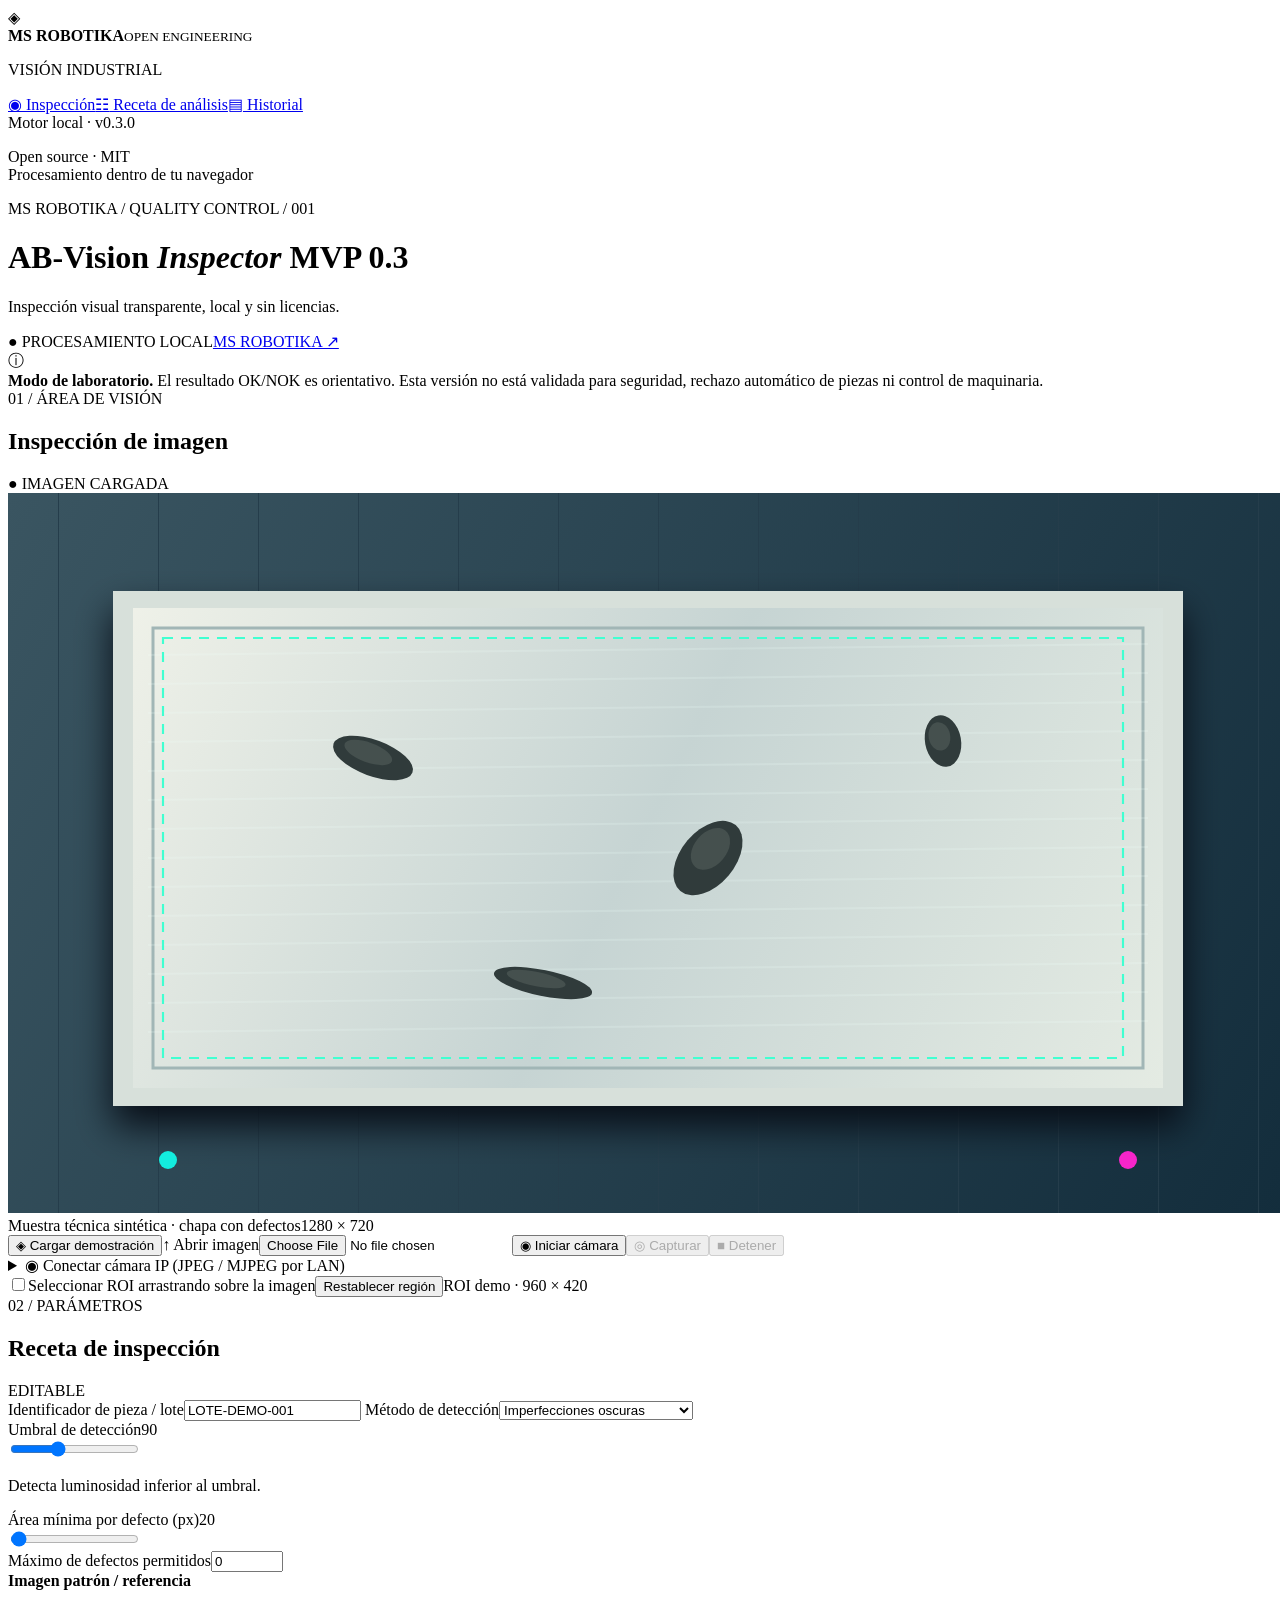
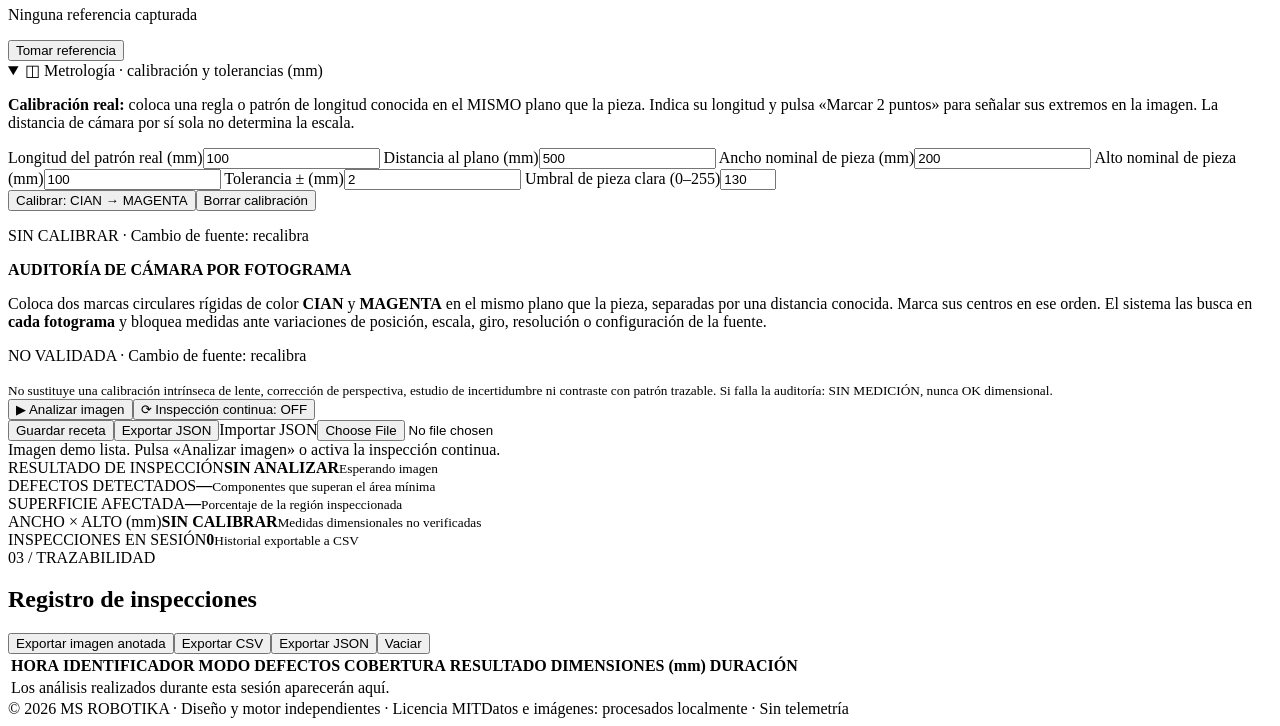
==== index.html @ b67d66a6 "feat(vision): publish original editable source index.html" ====
<!doctype html>
<html lang="es"><head><meta charset="UTF-8"><meta name="viewport" content="width=device-width,initial-scale=1">
<meta name="description" content="AB-Vision Inspector: inspección visual industrial abierta, local y gratuita. MS ROBOTIKA.">
<title>AB-Vision Inspector — MS ROBOTIKA</title><link rel="icon" href="/favicon.svg"><link rel="stylesheet" href="/src/style.css">
</head>
<body>
<div class="shell">
<aside class="side">
  <div class="logo"><span class="logo-icon">◈</span><div><strong>MS ROBOTIKA</strong><small>OPEN ENGINEERING</small></div></div>
  <p class="side-caption">VISIÓN INDUSTRIAL</p>
  <nav><a href="#vision" class="active"><span>◉</span> Inspección</a><a href="#config"><span>☷</span> Receta de análisis</a><a href="#history"><span>▤</span> Historial</a></nav>
  <div class="side-bottom"><span class="online-indicator"></span> Motor local · v0.3.0<p>Open source · MIT<br>Procesamiento dentro de tu navegador</p></div>
</aside>
<main>
<header class="topbar"><div><span class="breadcrumb">MS ROBOTIKA / QUALITY CONTROL / 001</span><h1>AB-Vision <em>Inspector</em> <span class="version">MVP 0.3</span></h1><p class="lead">Inspección visual transparente, local y sin licencias.</p></div><div class="top-actions"><span class="privacy">● PROCESAMIENTO LOCAL</span><a class="ghost documentation" href="https://github.com/msrobotika" target="_blank" rel="noopener">MS ROBOTIKA ↗</a></div></header>
<div class="notice-rail"><span class="notice-icon">ⓘ</span><div><strong>Modo de laboratorio.</strong> El resultado OK/NOK es orientativo. Esta versión no está validada para seguridad, rechazo automático de piezas ni control de maquinaria.</div></div>
<div class="main-grid">
<section class="work-card" id="vision"><div class="card-head"><div><span class="overline">01 / ÁREA DE VISIÓN</span><h2>Inspección de imagen</h2></div><span class="live-status" id="feed-status">● SIN FUENTE</span></div>
  <div class="viewer"><canvas id="overlay" width="1280" height="720" aria-label="Área de inspección: arrastra para seleccionar región de interés"></canvas><video id="camera-video" autoplay muted playsinline hidden></video><div class="viewer-status"><span id="source-label">Imagen de demostración</span><span id="image-size">1280 × 720</span></div><div class="viewer-corner tl"></div><div class="viewer-corner tr"></div><div class="viewer-corner bl"></div><div class="viewer-corner br"></div></div>
  <div class="tool-bar"><button id="demo" class="primary">◈ Cargar demostración</button><label class="button file-button">↑ Abrir imagen<input id="image-file" type="file" accept="image/png,image/jpeg,image/webp,image/bmp"></label><button id="camera-start">◉ Iniciar cámara</button><button id="capture" disabled>◎ Capturar</button><button id="camera-stop" disabled>■ Detener</button></div>

  <div class="connect-panels">
  <details class="connection-box" id="ip-camera-panel"><summary>◉ Conectar cámara IP (JPEG / MJPEG por LAN)</summary>
  <div class="connection-grid">
    <label>IPv4 privada de la cámara<input id="ip-address" inputmode="decimal" placeholder="192.168.1.50" autocomplete="off"></label>
    <label>Protocolo<select id="ip-protocol"><option value="http">HTTP</option><option value="https">HTTPS certificado válido</option></select></label>
    <label>Puerto HTTP(S)<input id="ip-port" type="number" min="1" max="65535" value="80"></label>
    <label>Ruta del snapshot JPEG o MJPEG<input id="ip-path" value="/snapshot.jpg" placeholder="/snapshot.jpg o /video.mjpg"></label>
    <label>Usuario (si usa Basic)<input id="ip-user" maxlength="128" autocomplete="off"></label>
    <label>Contraseña (no se guarda)<input id="ip-password" type="password" maxlength="256" autocomplete="off"></label>
  </div>
  <label class="check"><input id="ip-approved" type="checkbox">Autorizo expresamente conectarme a esta cámara de mi red privada.</label>
  <div class="ip-actions"><button id="ip-connect" type="button">Conectar y captar</button><button id="ip-disconnect" type="button" disabled>Desconectar IP</button><span id="ip-state">Sin conexión IP</span></div>
  <p class="small-muted">Ejemplos de URL de cámara: <code>http://192.168.1.50:80/snapshot.jpg</code> o ruta MJPEG. Solo IPv4 privada; RTSP, ONVIF y Digest pendientes. El servidor local obtiene cada fotograma; imágenes y credenciales no se envían a Internet.</p>
  </details>
  </div>
  <div class="selection-bar"><label class="check"><input type="checkbox" id="roi-mode"><span>Seleccionar ROI arrastrando sobre la imagen</span></label><button class="text-button" id="roi-reset">Restablecer región</button><span id="roi-label">Imagen completa</span></div>
</section>
<section class="config-card" id="config"><div class="card-head"><div><span class="overline">02 / PARÁMETROS</span><h2>Receta de inspección</h2></div><span class="small-pill">EDITABLE</span></div>
  <div class="config-body"><label>Identificador de pieza / lote<input type="text" id="lot" value="LOTE-DEMO-001" maxlength="64" placeholder="Ej. PCB-LINEA-01"></label>
  <label>Método de detección<select id="mode"><option value="dark">Imperfecciones oscuras</option><option value="light">Zonas claras</option><option value="reference">Diferencia frente a referencia</option></select></label>
  <div class="parameter"><div class="parameter-head"><label for="threshold">Umbral de detección</label><output id="threshold-value">90</output></div><input type="range" id="threshold" min="0" max="255" value="90"><p id="threshold-hint">Píxeles con luminosidad inferior a 90.</p></div>
  <div class="parameter"><div class="parameter-head"><label for="min-area">Área mínima por defecto (px)</label><output id="min-area-value">20</output></div><input type="range" id="min-area" min="1" max="3000" value="20"></div>
  <label>Máximo de defectos permitidos<input type="number" id="max-defects" min="0" max="10000" value="0"></label>
  <div class="reference-box"><div><strong>Imagen patrón / referencia</strong><p id="reference-label">Ninguna referencia capturada</p></div><button id="set-reference" class="tiny">Tomar referencia</button></div>
  <details id="calibration-panel" class="calibration-box" open><summary>◫ Metrología · calibración y tolerancias (mm)</summary>
    <p class="small-muted"><strong>Calibración real:</strong> coloca una regla o patrón de longitud conocida en el MISMO plano que la pieza. Indica su longitud y pulsa «Marcar 2 puntos» para señalar sus extremos en la imagen. La distancia de cámara por sí sola no determina la escala.</p>
    <div class="cal-grid">
      <label>Longitud del patrón real (mm)<input id="reference-mm" type="number" min="0.01" max="100000" step="any" value="100"></label>
      <label>Distancia al plano (mm)<input id="distance-mm" type="number" min="1" max="100000" step="any" value="500"></label>
      <label>Ancho nominal de pieza (mm)<input id="nominal-width" type="number" min="0.01" max="100000" step="any" value="200"></label>
      <label>Alto nominal de pieza (mm)<input id="nominal-height" type="number" min="0.01" max="100000" step="any" value="100"></label>
      <label>Tolerancia ± (mm)<input id="dimension-tolerance" type="number" min="0" max="10000" step="any" value="2"></label>
      <label>Umbral de pieza clara (0–255)<input id="piece-threshold" type="number" min="0" max="255" value="130"></label>
    </div>
    <div class="cal-actions"><button id="mark-scale" type="button">Calibrar: CIAN → MAGENTA</button><button id="clear-scale" type="button">Borrar calibración</button></div>
    <p id="calibration-status" class="small-muted" aria-live="polite">SIN CALIBRAR · Primero captura una imagen con patrón real.</p>
    <div class="camera-audit"><strong>AUDITORÍA DE CÁMARA POR FOTOGRAMA</strong>
      <p>Coloca dos marcas circulares rígidas de color <b>CIAN</b> y <b>MAGENTA</b> en el mismo plano que la pieza, separadas por una distancia conocida. Marca sus centros en ese orden. El sistema las busca en <strong>cada fotograma</strong> y bloquea medidas ante variaciones de posición, escala, giro, resolución o configuración de la fuente.</p>
      <p id="audit-status" class="audit-indicator audit-bad" aria-live="polite">NO VALIDADA · Falta patrón de calibración físico.</p>
      <small>No sustituye una calibración intrínseca de lente, corrección de perspectiva, estudio de incertidumbre ni contraste con patrón trazable. Si falla la auditoría: SIN MEDICIÓN, nunca OK dimensional.</small>
    </div>
  </details>
  <div class="config-actions"><button id="analyze" class="big primary">▶ Analizar imagen</button><button id="auto" class="big">⟳ Inspección continua: OFF</button></div>
  <div class="recipe-actions"><button id="save-recipe" class="flat">Guardar receta</button><button id="export-recipe" class="flat">Exportar JSON</button><label class="flat file-button">Importar JSON<input id="recipe-file" type="file" accept="application/json,.json"></label></div>
  <div class="status-msg" id="message" role="status" aria-live="polite">Listo para inspeccionar. Puedes empezar con la demostración.</div>
  </div></section>
</div>
<div class="metrics"><div class="metric"><span>RESULTADO DE INSPECCIÓN</span><strong id="verdict" class="pending">SIN ANALIZAR</strong><small id="duration">Esperando imagen</small></div><div class="metric"><span>DEFECTOS DETECTADOS</span><strong id="defects">—</strong><small>Componentes que superan el área mínima</small></div><div class="metric"><span>SUPERFICIE AFECTADA</span><strong id="coverage">—</strong><small>Porcentaje de la región inspeccionada</small></div><div class="metric"><span>ANCHO × ALTO (mm)</span><strong id="measured-size">SIN CALIBRAR</strong><small id="dimension-status">Sin metrología verificada</small></div><div class="metric"><span>INSPECCIONES EN SESIÓN</span><strong id="count">0</strong><small>Historial exportable a CSV</small></div></div>
<section class="history-card" id="history"><div class="card-head"><div><span class="overline">03 / TRAZABILIDAD</span><h2>Registro de inspecciones</h2></div><div class="history-actions"><button id="save-png">Exportar imagen anotada</button><button id="export-csv">Exportar CSV</button><button id="export-json">Exportar JSON</button><button id="clear-history" class="destructive">Vaciar</button></div></div>
  <div class="table-scroller"><table><thead><tr><th>HORA</th><th>IDENTIFICADOR</th><th>MODO</th><th>DEFECTOS</th><th>COBERTURA</th><th>RESULTADO</th><th>DIMENSIONES (mm)</th><th>DURACIÓN</th></tr></thead><tbody id="history-rows"><tr><td colspan="8" class="empty">Los análisis realizados durante esta sesión aparecerán aquí.</td></tr></tbody></table></div></section>
<footer><span>© 2026 MS ROBOTIKA · Diseño y motor independientes · Licencia MIT</span><span>Datos e imágenes: procesados localmente · Sin telemetría</span></footer>
</main></div>
<canvas id="source" width="1280" height="720" hidden></canvas>
<script src="/src/vision-core.js" defer></script><script src="/src/app.js" defer></script></body></html>
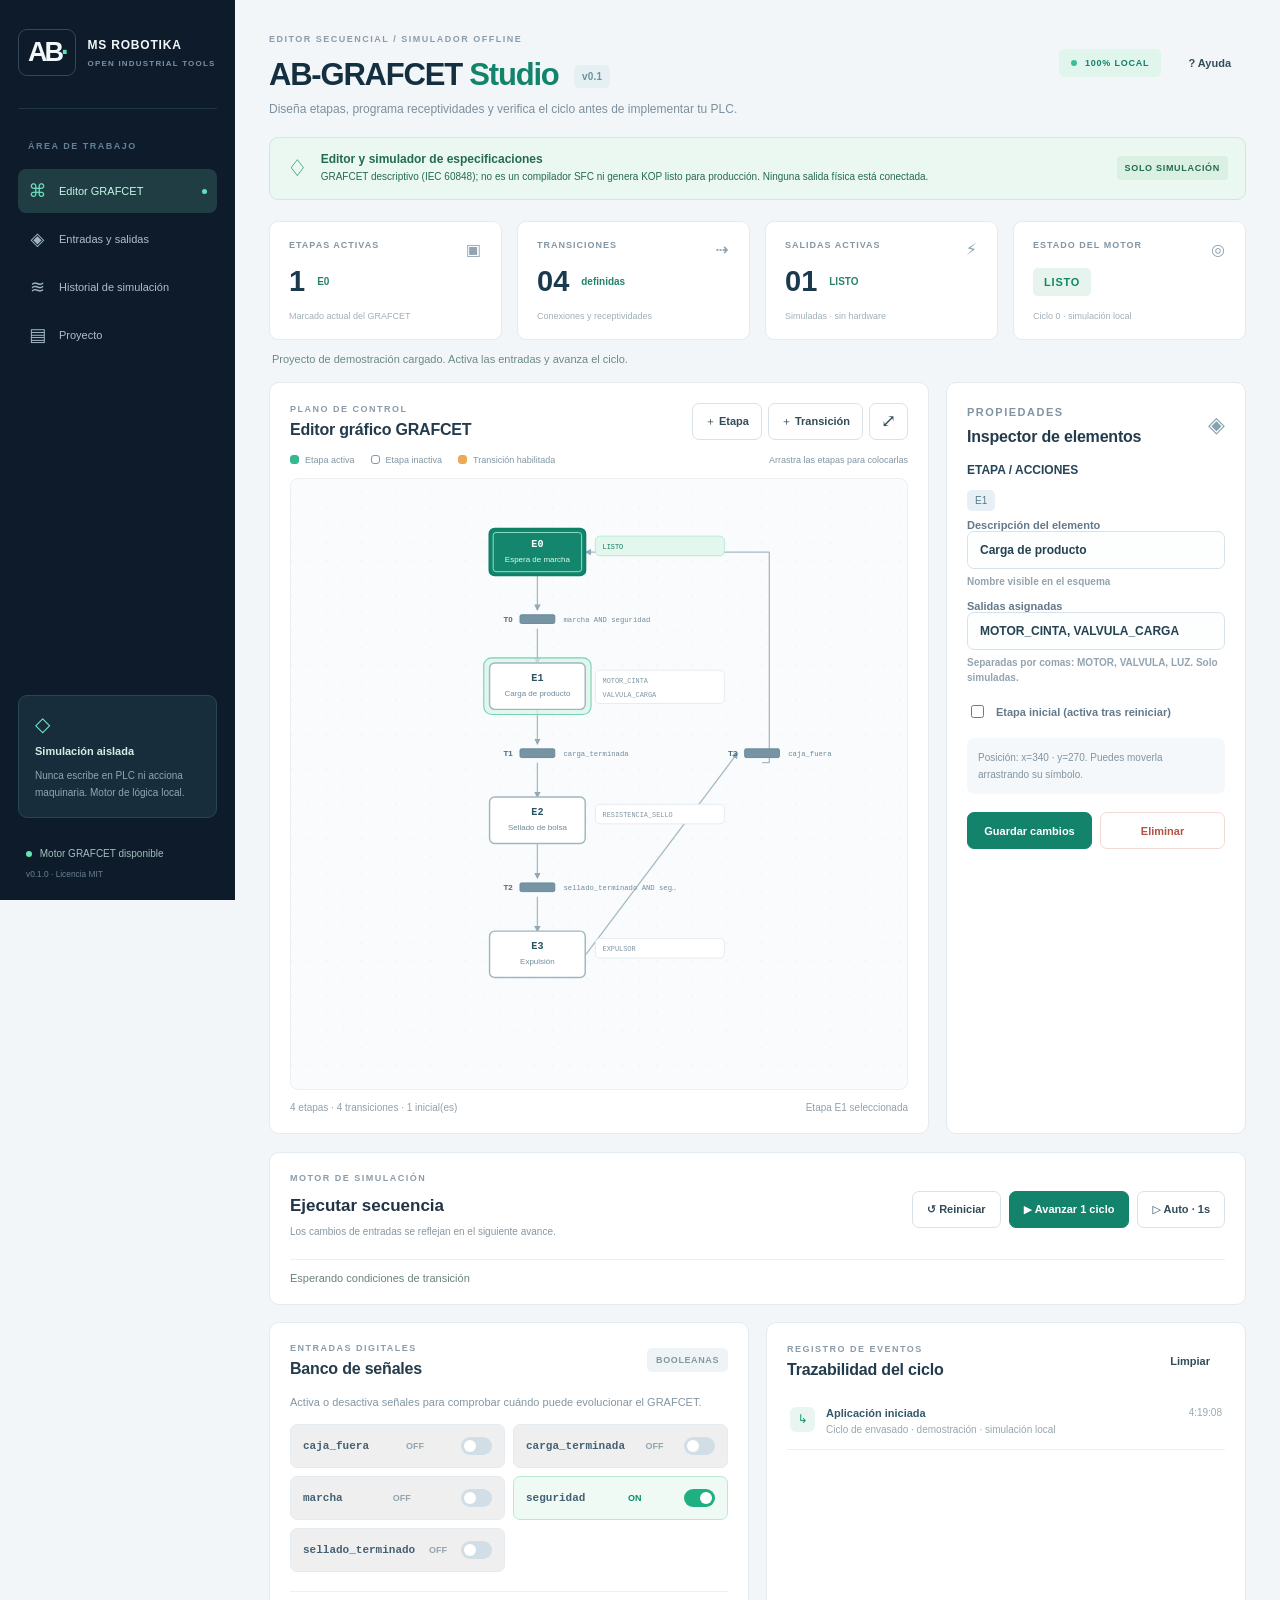
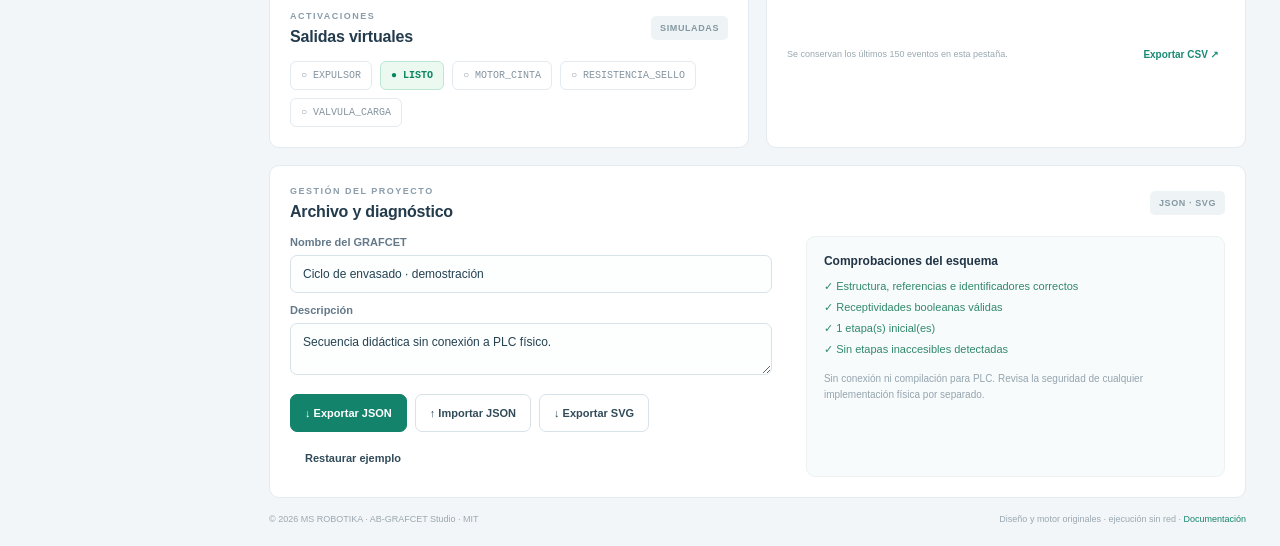
==== commit ea38bfe9: "feat: publish functional AB-GRAFCET Studio v0.1 editor, simulator and real screenshot CI" ====
--- a/index.html
+++ b/index.html
@@ -1,75 +1,48 @@
 <!doctype html>
-<html lang="es"><head><meta charset="UTF-8"><meta name="viewport" content="width=device-width,initial-scale=1">
-<meta name="description" content="AB-Vision Inspector: inspección visual industrial abierta, local y gratuita. MS ROBOTIKA.">
-<title>AB-Vision Inspector — MS ROBOTIKA</title><link rel="icon" href="/favicon.svg"><link rel="stylesheet" href="/src/style.css">
-</head>
-<body>
+<html lang="es"><head>
+<meta charset="utf-8"><meta name="viewport" content="width=device-width,initial-scale=1">
+<meta name="theme-color" content="#0d1724"><meta name="description" content="AB-GRAFCET Studio: editor, simulador y diagnóstico secuencial gratuito de MS ROBOTIKA.">
+<title>AB-GRAFCET Studio · MS ROBOTIKA</title>
+<link rel="stylesheet" href="src/style.css">
+</head><body>
 <div class="shell">
 <aside class="side">
-  <div class="logo"><span class="logo-icon">◈</span><div><strong>MS ROBOTIKA</strong><small>OPEN ENGINEERING</small></div></div>
-  <p class="side-caption">VISIÓN INDUSTRIAL</p>
-  <nav><a href="#vision" class="active"><span>◉</span> Inspección</a><a href="#config"><span>☷</span> Receta de análisis</a><a href="#history"><span>▤</span> Historial</a></nav>
-  <div class="side-bottom"><span class="online-indicator"></span> Motor local · v0.3.0<p>Open source · MIT<br>Procesamiento dentro de tu navegador</p></div>
+  <div class="brand"><div class="brand-icon">AB<span>·</span></div><div>MS ROBOTIKA<small>OPEN INDUSTRIAL TOOLS</small></div></div>
+  <div class="side-divider"></div>
+  <p class="nav-caption">ÁREA DE TRABAJO</p>
+  <nav aria-label="Navegación principal">
+  <a class="nav active" href="#editor"><span class="ico">⌘</span> Editor GRAFCET <span class="nav-dot"></span></a>
+  <a class="nav" href="#signals"><span class="ico">◈</span> Entradas y salidas</a>
+  <a class="nav" href="#events"><span class="ico">≋</span> Historial de simulación</a>
+  <a class="nav" href="#project-info"><span class="ico">▤</span> Proyecto</a>
+  </nav>
+  <div class="side-spacer"></div><div class="side-box"><div class="side-box-icon">◇</div><b>Simulación aislada</b><p>Nunca escribe en PLC ni acciona maquinaria. Motor de lógica local.</p></div>
+  <div class="side-foot"><span class="good-dot"></span> Motor GRAFCET disponible <small>v0.1.0 · Licencia MIT</small></div>
 </aside>
 <main>
-<header class="topbar"><div><span class="breadcrumb">MS ROBOTIKA / QUALITY CONTROL / 001</span><h1>AB-Vision <em>Inspector</em> <span class="version">MVP 0.3</span></h1><p class="lead">Inspección visual transparente, local y sin licencias.</p></div><div class="top-actions"><span class="privacy">● PROCESAMIENTO LOCAL</span><a class="ghost documentation" href="https://github.com/msrobotika" target="_blank" rel="noopener">MS ROBOTIKA ↗</a></div></header>
-<div class="notice-rail"><span class="notice-icon">ⓘ</span><div><strong>Modo de laboratorio.</strong> El resultado OK/NOK es orientativo. Esta versión no está validada para seguridad, rechazo automático de piezas ni control de maquinaria.</div></div>
-<div class="main-grid">
-<section class="work-card" id="vision"><div class="card-head"><div><span class="overline">01 / ÁREA DE VISIÓN</span><h2>Inspección de imagen</h2></div><span class="live-status" id="feed-status">● SIN FUENTE</span></div>
-  <div class="viewer"><canvas id="overlay" width="1280" height="720" aria-label="Área de inspección: arrastra para seleccionar región de interés"></canvas><video id="camera-video" autoplay muted playsinline hidden></video><div class="viewer-status"><span id="source-label">Imagen de demostración</span><span id="image-size">1280 × 720</span></div><div class="viewer-corner tl"></div><div class="viewer-corner tr"></div><div class="viewer-corner bl"></div><div class="viewer-corner br"></div></div>
-  <div class="tool-bar"><button id="demo" class="primary">◈ Cargar demostración</button><label class="button file-button">↑ Abrir imagen<input id="image-file" type="file" accept="image/png,image/jpeg,image/webp,image/bmp"></label><button id="camera-start">◉ Iniciar cámara</button><button id="capture" disabled>◎ Capturar</button><button id="camera-stop" disabled>■ Detener</button></div>
-
-  <div class="connect-panels">
-  <details class="connection-box" id="ip-camera-panel"><summary>◉ Conectar cámara IP (JPEG / MJPEG por LAN)</summary>
-  <div class="connection-grid">
-    <label>IPv4 privada de la cámara<input id="ip-address" inputmode="decimal" placeholder="192.168.1.50" autocomplete="off"></label>
-    <label>Protocolo<select id="ip-protocol"><option value="http">HTTP</option><option value="https">HTTPS certificado válido</option></select></label>
-    <label>Puerto HTTP(S)<input id="ip-port" type="number" min="1" max="65535" value="80"></label>
-    <label>Ruta del snapshot JPEG o MJPEG<input id="ip-path" value="/snapshot.jpg" placeholder="/snapshot.jpg o /video.mjpg"></label>
-    <label>Usuario (si usa Basic)<input id="ip-user" maxlength="128" autocomplete="off"></label>
-    <label>Contraseña (no se guarda)<input id="ip-password" type="password" maxlength="256" autocomplete="off"></label>
+<header class="top"><div><p class="eyebrow">EDITOR SECUENCIAL / SIMULADOR OFFLINE</p><h1>AB-GRAFCET <span>Studio</span> <em>v0.1</em></h1><p class="subtitle">Diseña etapas, programa receptividades y verifica el ciclo antes de implementar tu PLC.</p></div><div class="top-right"><span class="offline"><span class="dot"></span> 100% LOCAL</span><button id="help" class="button ghost" type="button">? Ayuda</button></div></header>
+<div class="safety"><span class="shield">♢</span><div><b>Editor y simulador de especificaciones</b><span>GRAFCET descriptivo (IEC 60848); no es un compilador SFC ni genera KOP listo para producción. Ninguna salida física está conectada.</span></div><strong>SOLO SIMULACIÓN</strong></div>
+<section class="metrics" aria-label="Estado de simulación">
+  <div class="metric"><div class="metric-label">ETAPAS ACTIVAS <span class="metric-glyph">▣</span></div><div class="metric-row"><strong id="metric-active">1</strong><span class="metric-sub" id="active-label">E0</span></div><small>Marcado actual del GRAFCET</small></div>
+  <div class="metric"><div class="metric-label">TRANSICIONES <span class="metric-glyph">⇢</span></div><div class="metric-row"><strong id="metric-transitions">04</strong><span class="metric-sub">definidas</span></div><small>Conexiones y receptividades</small></div>
+  <div class="metric"><div class="metric-label">SALIDAS ACTIVAS <span class="metric-glyph">⚡</span></div><div class="metric-row"><strong id="metric-outputs">01</strong><span class="metric-sub" id="output-label">LISTO</span></div><small>Simuladas · sin hardware</small></div>
+  <div class="metric"><div class="metric-label">ESTADO DEL MOTOR <span class="metric-glyph">◎</span></div><div class="metric-row"><span id="metric-status" class="metric-status">LISTO</span></div><small id="metric-cycles">Ciclo 0 · preparado</small></div>
+</section>
+<div id="notice" class="notice" role="status" aria-live="polite">Proyecto de demostración cargado. Activa las entradas y avanza el ciclo.</div>
+<section id="editor" class="workbench">
+  <div class="canvas-panel panel"><div class="section-head"><div><p class="eyebrow">PLANO DE CONTROL</p><h2>Editor gráfico GRAFCET</h2></div><div class="toolbar"><button id="add-stage" class="button light" type="button">＋ Etapa</button><button id="add-transition" class="button light" type="button">＋ Transición</button><button id="fit" class="button iconbutton" title="Encajar esquema" type="button">⤢</button></div></div>
+    <div class="diagram-hint"><span><i class="legend active-legend"></i> Etapa activa</span><span><i class="legend inactive-legend"></i> Etapa inactiva</span><span><i class="legend transition-legend"></i> Transición habilitada</span><span class="drag-tip">Arrastra las etapas para colocarlas</span></div>
+    <div class="diagram-viewport" id="diagram-viewport"><svg id="diagram" role="img" aria-label="Editor gráfico interactivo de etapas y transiciones del GRAFCET" viewBox="0 0 850 835" xmlns="http://www.w3.org/2000/svg"><text x="425" y="410" text-anchor="middle">Cargando editor…</text></svg></div>
+    <div class="canvas-footer"><span id="diagram-details">4 etapas · 4 transiciones</span><span id="select-info">Selecciona un símbolo para editarlo</span></div>
   </div>
-  <label class="check"><input id="ip-approved" type="checkbox">Autorizo expresamente conectarme a esta cámara de mi red privada.</label>
-  <div class="ip-actions"><button id="ip-connect" type="button">Conectar y captar</button><button id="ip-disconnect" type="button" disabled>Desconectar IP</button><span id="ip-state">Sin conexión IP</span></div>
-  <p class="small-muted">Ejemplos de URL de cámara: <code>http://192.168.1.50:80/snapshot.jpg</code> o ruta MJPEG. Solo IPv4 privada; RTSP, ONVIF y Digest pendientes. El servidor local obtiene cada fotograma; imágenes y credenciales no se envían a Internet.</p>
-  </details>
-  </div>
-  <div class="selection-bar"><label class="check"><input type="checkbox" id="roi-mode"><span>Seleccionar ROI arrastrando sobre la imagen</span></label><button class="text-button" id="roi-reset">Restablecer región</button><span id="roi-label">Imagen completa</span></div>
+  <aside class="inspector panel"><div class="section-head inspector-head"><div><p class="eyebrow">PROPIEDADES</p><h2>Inspector de elementos</h2></div><span class="inspector-icon">◈</span></div><div id="inspector-content"><p>Selecciona una etapa o una transición en el esquema.</p></div></aside>
 </section>
-<section class="config-card" id="config"><div class="card-head"><div><span class="overline">02 / PARÁMETROS</span><h2>Receta de inspección</h2></div><span class="small-pill">EDITABLE</span></div>
-  <div class="config-body"><label>Identificador de pieza / lote<input type="text" id="lot" value="LOTE-DEMO-001" maxlength="64" placeholder="Ej. PCB-LINEA-01"></label>
-  <label>Método de detección<select id="mode"><option value="dark">Imperfecciones oscuras</option><option value="light">Zonas claras</option><option value="reference">Diferencia frente a referencia</option></select></label>
-  <div class="parameter"><div class="parameter-head"><label for="threshold">Umbral de detección</label><output id="threshold-value">90</output></div><input type="range" id="threshold" min="0" max="255" value="90"><p id="threshold-hint">Píxeles con luminosidad inferior a 90.</p></div>
-  <div class="parameter"><div class="parameter-head"><label for="min-area">Área mínima por defecto (px)</label><output id="min-area-value">20</output></div><input type="range" id="min-area" min="1" max="3000" value="20"></div>
-  <label>Máximo de defectos permitidos<input type="number" id="max-defects" min="0" max="10000" value="0"></label>
-  <div class="reference-box"><div><strong>Imagen patrón / referencia</strong><p id="reference-label">Ninguna referencia capturada</p></div><button id="set-reference" class="tiny">Tomar referencia</button></div>
-  <details id="calibration-panel" class="calibration-box" open><summary>◫ Metrología · calibración y tolerancias (mm)</summary>
-    <p class="small-muted"><strong>Calibración real:</strong> coloca una regla o patrón de longitud conocida en el MISMO plano que la pieza. Indica su longitud y pulsa «Marcar 2 puntos» para señalar sus extremos en la imagen. La distancia de cámara por sí sola no determina la escala.</p>
-    <div class="cal-grid">
-      <label>Longitud del patrón real (mm)<input id="reference-mm" type="number" min="0.01" max="100000" step="any" value="100"></label>
-      <label>Distancia al plano (mm)<input id="distance-mm" type="number" min="1" max="100000" step="any" value="500"></label>
-      <label>Ancho nominal de pieza (mm)<input id="nominal-width" type="number" min="0.01" max="100000" step="any" value="200"></label>
-      <label>Alto nominal de pieza (mm)<input id="nominal-height" type="number" min="0.01" max="100000" step="any" value="100"></label>
-      <label>Tolerancia ± (mm)<input id="dimension-tolerance" type="number" min="0" max="10000" step="any" value="2"></label>
-      <label>Umbral de pieza clara (0–255)<input id="piece-threshold" type="number" min="0" max="255" value="130"></label>
-    </div>
-    <div class="cal-actions"><button id="mark-scale" type="button">Calibrar: CIAN → MAGENTA</button><button id="clear-scale" type="button">Borrar calibración</button></div>
-    <p id="calibration-status" class="small-muted" aria-live="polite">SIN CALIBRAR · Primero captura una imagen con patrón real.</p>
-    <div class="camera-audit"><strong>AUDITORÍA DE CÁMARA POR FOTOGRAMA</strong>
-      <p>Coloca dos marcas circulares rígidas de color <b>CIAN</b> y <b>MAGENTA</b> en el mismo plano que la pieza, separadas por una distancia conocida. Marca sus centros en ese orden. El sistema las busca en <strong>cada fotograma</strong> y bloquea medidas ante variaciones de posición, escala, giro, resolución o configuración de la fuente.</p>
-      <p id="audit-status" class="audit-indicator audit-bad" aria-live="polite">NO VALIDADA · Falta patrón de calibración físico.</p>
-      <small>No sustituye una calibración intrínseca de lente, corrección de perspectiva, estudio de incertidumbre ni contraste con patrón trazable. Si falla la auditoría: SIN MEDICIÓN, nunca OK dimensional.</small>
-    </div>
-  </details>
-  <div class="config-actions"><button id="analyze" class="big primary">▶ Analizar imagen</button><button id="auto" class="big">⟳ Inspección continua: OFF</button></div>
-  <div class="recipe-actions"><button id="save-recipe" class="flat">Guardar receta</button><button id="export-recipe" class="flat">Exportar JSON</button><label class="flat file-button">Importar JSON<input id="recipe-file" type="file" accept="application/json,.json"></label></div>
-  <div class="status-msg" id="message" role="status" aria-live="polite">Listo para inspeccionar. Puedes empezar con la demostración.</div>
-  </div></section>
-</div>
-<div class="metrics"><div class="metric"><span>RESULTADO DE INSPECCIÓN</span><strong id="verdict" class="pending">SIN ANALIZAR</strong><small id="duration">Esperando imagen</small></div><div class="metric"><span>DEFECTOS DETECTADOS</span><strong id="defects">—</strong><small>Componentes que superan el área mínima</small></div><div class="metric"><span>SUPERFICIE AFECTADA</span><strong id="coverage">—</strong><small>Porcentaje de la región inspeccionada</small></div><div class="metric"><span>ANCHO × ALTO (mm)</span><strong id="measured-size">SIN CALIBRAR</strong><small id="dimension-status">Sin metrología verificada</small></div><div class="metric"><span>INSPECCIONES EN SESIÓN</span><strong id="count">0</strong><small>Historial exportable a CSV</small></div></div>
-<section class="history-card" id="history"><div class="card-head"><div><span class="overline">03 / TRAZABILIDAD</span><h2>Registro de inspecciones</h2></div><div class="history-actions"><button id="save-png">Exportar imagen anotada</button><button id="export-csv">Exportar CSV</button><button id="export-json">Exportar JSON</button><button id="clear-history" class="destructive">Vaciar</button></div></div>
-  <div class="table-scroller"><table><thead><tr><th>HORA</th><th>IDENTIFICADOR</th><th>MODO</th><th>DEFECTOS</th><th>COBERTURA</th><th>RESULTADO</th><th>DIMENSIONES (mm)</th><th>DURACIÓN</th></tr></thead><tbody id="history-rows"><tr><td colspan="8" class="empty">Los análisis realizados durante esta sesión aparecerán aquí.</td></tr></tbody></table></div></section>
-<footer><span>© 2026 MS ROBOTIKA · Diseño y motor independientes · Licencia MIT</span><span>Datos e imágenes: procesados localmente · Sin telemetría</span></footer>
+<section class="control-panel panel" aria-label="Controles del simulador"><div class="control-heading"><div><p class="eyebrow">MOTOR DE SIMULACIÓN</p><h2>Ejecutar secuencia</h2><p>Los cambios de entradas se reflejan en el siguiente avance.</p></div><div class="sim-actions"><button id="reset" class="button" type="button">↺ Reiniciar</button><button id="step" class="button primary" type="button">▶ Avanzar 1 ciclo</button><button id="run" class="button" type="button">▷ Auto · 1s</button></div></div><div id="sim-message" class="sim-message">Esperando condiciones de transición</div></section>
+<section class="bottom-grid"><div class="panel io-panel" id="signals"><div class="section-head"><div><p class="eyebrow">ENTRADAS DIGITALES</p><h2>Banco de señales</h2></div><span class="soft-tag">BOOLEANAS</span></div><p class="hint">Activa o desactiva señales para comprobar cuándo puede evolucionar el GRAFCET.</p><div id="inputs" class="input-list"></div><div class="section-line"></div><div class="section-head"><div><p class="eyebrow">ACTIVACIONES</p><h2>Salidas virtuales</h2></div><span class="soft-tag">SIMULADAS</span></div><div id="outputs" class="output-list"></div></div>
+<div class="panel history-panel" id="events"><div class="section-head"><div><p class="eyebrow">REGISTRO DE EVENTOS</p><h2>Trazabilidad del ciclo</h2></div><button id="clear-log" class="button subtle" type="button">Limpiar</button></div><div id="history" class="history-list"></div><div class="history-footer"><span>Se conservan los últimos 150 eventos en esta pestaña.</span><button id="export-log" class="text-btn" type="button">Exportar CSV ↗</button></div></div>
+</section>
+<section id="project-info" class="project-panel panel"><div class="section-head"><div><p class="eyebrow">GESTIÓN DEL PROYECTO</p><h2>Archivo y diagnóstico</h2></div><span class="soft-tag">JSON · SVG</span></div><div class="project-grid"><div class="project-form"><label for="project-name">Nombre del GRAFCET</label><input id="project-name" maxlength="90"><label for="project-desc">Descripción</label><textarea id="project-desc" rows="2" maxlength="300"></textarea><div class="file-actions"><button id="save-project" class="button primary" type="button">↓ Exportar JSON</button><label class="button file-label" for="import-project">↑ Importar JSON<input type="file" id="import-project" accept=".json,application/json"></label><button id="export-svg" class="button" type="button">↓ Exportar SVG</button><button id="load-demo" class="button subtle" type="button">Restaurar ejemplo</button></div></div><div class="diagnostic"><h3>Comprobaciones del esquema</h3><div id="diagnostic-list"></div><p>Sin conexión ni compilación para PLC. Revisa la seguridad de cualquier implementación física por separado.</p></div></div></section>
+<footer><span>© 2026 MS ROBOTIKA · AB-GRAFCET Studio · MIT</span><span>Diseño y motor originales · ejecución sin red · <a href="README.md">Documentación</a></span></footer>
 </main></div>
-<canvas id="source" width="1280" height="720" hidden></canvas>
-<script src="/src/vision-core.js" defer></script><script src="/src/app.js" defer></script></body></html>+<div class="dialog-backdrop" id="help-dialog" hidden><div class="dialog" role="dialog" aria-modal="true" aria-labelledby="help-title"><div class="section-head"><h2 id="help-title">Guía rápida de AB-GRAFCET</h2><button id="close-help" class="button" type="button">✕</button></div><p><b>Etapa:</b> representa una situación activa; sus acciones son salidas virtuales. <b>Transición:</b> se dispara si todas las etapas precedentes están activas y su receptividad es verdadera.</p><p><b>Expresiones:</b> utiliza <code>marcha AND seguridad</code>, <code>sensor OR manual</code>, <code>NOT averia</code>, paréntesis y constantes <code>1</code>/<code>0</code>. Se admiten <code>&amp;&amp;</code>, <code>||</code> y <code>!</code>. No se evalúa JavaScript ni se comunica con equipos reales.</p><p><b>Divergencias:</b> dos transiciones simultáneas que consumen la misma etapa se consideran un conflicto de exclusividad y la simulación se bloquea. Las transiciones independientes se disparan juntas. Se puede crear sincronización Y usando varios orígenes y destinos.</p><p>El motor aplica <b>un paso de evolución por pulsación o intervalo</b>, sin cadenas automáticas de transición en tiempo cero. Funciona como simulador didáctico parcial de GRAFCET, no como sustituto conforme de IEC 60848.</p></div></div>
+<script src="src/engine.js"></script><script src="src/app.js"></script></body></html>
--- a/src/style.css
+++ b/src/style.css
@@ -0,0 +1,8 @@
+/* SPDX-License-Identifier: MIT · Copyright (c) 2026 MS ROBOTIKA */
+:root{font-family:Inter,'Segoe UI',Arial,system-ui,sans-serif;color:#213445;background:#f3f6f8;--navy:#0d1b2b;--mint:#137d69;--mint-light:#e7f6f0;--muted:#7c8e9d;--line:#e3eaf0;--white:#fff;font-synthesis:none}
+*{box-sizing:border-box}html{scroll-behavior:smooth}body{margin:0}button,input,textarea{font:inherit}button{cursor:pointer}button:focus-visible,input:focus-visible,textarea:focus-visible,a:focus-visible,svg [tabindex]:focus-visible{outline:3px solid #41b4a1;outline-offset:3px}button:disabled{opacity:.5;cursor:not-allowed}a{color:inherit;text-decoration:none}input,textarea{color:#244252;width:100%;padding:11px 12px;border:1px solid #d7e2e9;background:#fdfefe;border-radius:7px;font-size:12px}textarea{resize:vertical}label{display:block;font-size:11px;font-weight:700;color:#63798a;margin:11px 0 7px}.shell{display:flex;min-height:100vh;align-items:stretch}.side{position:fixed;left:0;top:0;bottom:0;width:235px;background:var(--navy);color:#94aaba;padding:29px 18px 21px;display:flex;flex-direction:column;z-index:10}.brand{display:flex;align-items:center;gap:12px;color:#f2f8fa;font-size:12px;letter-spacing:.8px;font-weight:850;white-space:nowrap}.brand-icon{font-size:27px;letter-spacing:-3px;line-height:1;padding:9px;border:1px solid #334858;border-radius:9px}.brand-icon span{color:#67deb5}.brand small{display:block;color:#7792a5;font-size:8px;letter-spacing:1.2px;margin-top:7px}.side-divider{height:1px;background:#203547;margin:32px 0}.nav-caption,.eyebrow{font-weight:850;font-size:9px;letter-spacing:1.5px;color:#8a9cab;margin:0 0 13px}.nav-caption{color:#638098;margin:0 10px 14px}.nav{display:flex;align-items:center;gap:12px;padding:13px 10px;color:#b0bfcc;border-radius:8px;margin:4px 0;font-size:11px}.nav:hover{background:#1a3244}.nav.active{background:#203d44;color:#c4f8e6}.nav .ico{font-size:18px;line-height:1;color:#a1b6c5;width:19px;text-align:center}.nav.active .ico{color:#6addb7}.nav-dot{margin-left:auto;width:5px;height:5px;background:#67dfbb;border-radius:50%}.side-spacer{flex:1}.side-box{background:#182d3b;border:1px solid #294454;border-radius:9px;padding:16px;margin-bottom:30px}.side-box-icon{color:#76e9c5;font-size:20px;margin-bottom:9px}.side-box b{display:block;color:#d1eee3;font-size:11px}.side-box p{font-size:10px;line-height:1.7;margin-bottom:0;color:#8ea6b6}.side-foot{color:#a2bfbd;font-size:10px;padding:0 8px}.side-foot small{display:block;color:#698395;margin-top:10px}.good-dot{display:inline-block;width:6px;height:6px;background:#63e6b2;border-radius:50%;margin-right:5px}main{min-width:0;margin-left:235px;padding:34px 34px 22px;max-width:1600px;width:calc(100% - 235px)}.top{display:flex;justify-content:space-between;align-items:flex-start;gap:18px;margin-bottom:21px}h1{font-size:31px;margin:0;letter-spacing:-1.2px;font-weight:800;color:#142f40}h1 span{color:#12846b}h1 em{display:inline-block;vertical-align:middle;font-style:normal;font-size:10px;font-weight:850;letter-spacing:.2px;padding:6px 8px;border-radius:5px;background:#e5f0f3;color:#72919b;margin-left:8px}.subtitle{font-size:12px;color:#7d909e;margin:9px 0 0}.top-right{display:flex;align-items:center;gap:12px;margin-top:10px}.offline{color:#13826a;background:#e0f5ec;padding:9px 12px;font-size:9px;font-weight:850;border-radius:5px;white-space:nowrap;letter-spacing:.8px}.dot{display:inline-block;width:6px;height:6px;border-radius:50%;background:#39bf97;margin-right:5px}.button{background:white;border:1px solid #d7e2e9;border-radius:7px;padding:10px 14px;color:#314b59;font-size:11px;font-weight:750;white-space:nowrap;min-height:37px}.button:hover{background:#eef6f3}.button.primary{background:#14836c;border-color:#14836c;color:white}.button.primary:hover{background:#0c715d}.button.ghost,.button.subtle{background:transparent;border-color:transparent}.button.light{padding:9px 12px}.iconbutton{font-size:18px;line-height:1;padding:8px 11px}.safety{display:flex;gap:13px;align-items:center;background:#ebf7f1;border:1px solid #cee9da;border-radius:9px;padding:12px 17px;color:#246b51;margin-bottom:21px}.safety .shield{font-size:23px;color:#168c69}.safety>div{flex:1}.safety b{display:block;font-size:12px}.safety span{font-size:10px;line-height:1.6}.safety strong{font-size:9px;letter-spacing:.7px;background:#d9f0e3;border-radius:4px;padding:7px 8px}.metrics{display:grid;grid-template-columns:repeat(4,minmax(0,1fr));gap:15px}.metric{background:white;border:1px solid var(--line);border-radius:9px;padding:18px 19px 16px;min-width:0}.metric-label{font-size:9px;color:#8396a4;letter-spacing:1px;font-weight:850;display:flex;justify-content:space-between}.metric-glyph{color:#91a5b1;font-size:16px}.metric-row{display:flex;gap:12px;align-items:center;min-height:46px}.metric-row strong{font-size:29px;color:#1a3b4e;font-variant-numeric:tabular-nums}.metric-sub{font-size:10px;color:#25836d;font-weight:800;overflow:hidden;text-overflow:ellipsis;white-space:nowrap}.metric small{font-size:9px;color:#a0afb8}.metric-status{display:inline-block;background:#e6f4ed;color:#0e8765;border-radius:5px;padding:8px 11px;font-size:11px;font-weight:850;letter-spacing:.8px}.metric-status.error{color:#bc4545;background:#ffeee8}.notice{font-size:11px;min-height:42px;padding:13px 3px;color:#6a8b81}.notice.error{color:#be4d45}.panel{background:white;border:1px solid var(--line);border-radius:10px;min-width:0}.workbench{display:grid;grid-template-columns:minmax(0,1fr) 300px;gap:17px}.canvas-panel,.inspector,.io-panel,.history-panel,.control-panel,.project-panel{padding:20px}.section-head{display:flex;justify-content:space-between;align-items:center;gap:12px;margin-bottom:15px}.section-head .eyebrow{margin-bottom:7px}.section-head h2{font-size:16px;color:#243b4c;letter-spacing:-.2px;margin:0}.toolbar{display:flex;gap:6px;align-items:center}.diagram-hint{display:flex;gap:16px;align-items:center;flex-wrap:wrap;font-size:9px;color:#8195a2;margin-bottom:13px}.diagram-hint span{display:flex;align-items:center;gap:6px}.diagram-hint .drag-tip{margin-left:auto}.legend{width:9px;height:9px;border-radius:3px;display:inline-block;border:1px solid #8199a8}.active-legend{background:#34b88f;border-color:#34b88f}.transition-legend{background:#eca957;border-color:#eca957}.diagram-viewport{background:#f9fbfc;border:1px solid #ecf0f3;border-radius:8px;overflow:auto;min-height:600px}.diagram-viewport svg{width:100%;min-width:530px;height:610px;display:block;touch-action:pan-y}.diagram-viewport svg .stage,.diagram-viewport svg .transition{cursor:pointer}.diagram-viewport svg .stage:hover .stage-box,.diagram-viewport svg .transition:hover .transition-bar{stroke:#179a82!important;stroke-width:3}.diagram-viewport svg .stage:focus-visible .stage-box,.diagram-viewport svg .transition:focus-visible .transition-bar{stroke:#18a884;stroke-width:4}.canvas-footer{display:flex;justify-content:space-between;gap:10px;flex-wrap:wrap;padding-top:12px;color:#91a0ad;font-size:10px}.inspector{display:flex;flex-direction:column}.inspector-head{margin-bottom:4px}.inspector-icon{color:#85a3ae;font-size:22px}.inspector #inspector-content{flex:1}.inspector p{font-size:11px;line-height:1.7;color:#8194a2}.inspector .editable-title{font-size:12px;font-weight:800;color:#254457;margin:13px 0}.inspector .field-hint{display:block;color:#92a4b0;font-size:10px;line-height:1.5;margin-top:5px}.inspector .checkbox-line{display:flex;align-items:center;gap:9px;font-size:11px;margin:17px 0}.inspector .checkbox-line input{width:auto;accent-color:#13856d}.inspector .edit-actions{display:flex;gap:8px;margin-top:18px;flex-wrap:wrap}.inspector .edit-actions button{flex:1}.inspector .delete{border-color:#f1dad6;color:#b45243}.inspector .badge-id{font-size:10px;background:#e7f1f5;color:#547b8c;border-radius:5px;padding:5px 8px}.inspector .list-note{font-size:10px;background:#f5f8fa;border-radius:7px;padding:11px;margin-top:16px}.control-panel{margin-top:18px}.control-heading{display:flex;justify-content:space-between;align-items:center;gap:20px}.control-heading h2{font-size:17px;margin:0}.control-heading p:last-child{font-size:10px;color:#8797a2}.sim-actions{display:flex;gap:8px;flex-wrap:wrap}.sim-message{margin-top:12px;border-top:1px solid #ebf0f3;padding-top:12px;font-size:11px;color:#698478}.sim-message.warn{color:#bd5b45}.bottom-grid{display:grid;grid-template-columns:1fr 1fr;gap:17px;margin-top:17px}.hint{font-size:11px;line-height:1.65;color:#8396a3;margin:0 0 13px}.input-list{display:grid;grid-template-columns:1fr 1fr;gap:8px}.signal-row{border:1px solid #e4ecf1;border-radius:7px;padding:12px;display:flex;justify-content:space-between;align-items:center;gap:6px;cursor:pointer}.signal-label{font-size:11px;color:#436173;font-family:Consolas,monospace;font-weight:650;word-break:break-word}.signal-row .state{font-size:9px;color:#93a6af;font-weight:850}.signal-row.on{background:#f0faf5;border-color:#b8e9d7}.signal-row.on .state{color:#0b8c6d}.switch{width:31px;height:18px;background:#d1dee5;border-radius:14px;position:relative;flex-shrink:0}.switch::after{content:'';position:absolute;top:3px;left:3px;height:12px;width:12px;background:white;border-radius:50%;transition:transform .15s}.signal-row.on .switch{background:#1eaf82}.signal-row.on .switch::after{transform:translateX(13px)}.section-line{height:1px;background:#edf1f4;margin:19px 0}.soft-tag{font-size:9px;font-weight:750;letter-spacing:.6px;background:#eef4f6;color:#8497a2;border-radius:5px;padding:7px 9px}.output-list{display:flex;flex-wrap:wrap;gap:8px;min-height:36px}.output{font-size:10px;font-family:Consolas,monospace;padding:8px 10px;border-radius:6px;border:1px solid #e3eaf0;color:#8494a0}.output.on{color:#098460;border-color:#bde7d5;background:#ebf9f1;font-weight:750}.history-list{height:240px;overflow:auto}.event{display:flex;gap:11px;padding:12px 3px;border-bottom:1px solid #edf1f3}.event .event-icon{width:25px;height:25px;border-radius:6px;background:#e9f5f0;color:#139573;display:grid;place-items:center;font-size:12px;flex-shrink:0}.event.warning .event-icon{background:#fff0e6;color:#bd6840}.event-main{flex:1;min-width:0}.event-main strong{font-size:11px;font-weight:700;color:#34596b;display:block}.event-main small{font-size:10px;color:#96a6ae;display:block;margin-top:4px;line-height:1.4}.event time{font-size:10px;color:#99a9b2;white-space:nowrap}.history-footer{display:flex;justify-content:space-between;gap:10px;align-items:center;padding-top:13px;color:#98a8b0;font-size:9px}.text-btn{border:0;background:none;color:#198974;font-size:10px;font-weight:800}.project-panel{margin-top:17px}.project-grid{display:grid;grid-template-columns:1.15fr 1fr;gap:34px}.project-form label:first-child{margin-top:0}.file-actions{display:flex;gap:8px;flex-wrap:wrap;margin-top:15px}.file-label{display:inline-block;margin:0;line-height:16px}.file-label input{display:none}.diagnostic{background:#f8fbfc;padding:17px;border:1px solid #edf1f4;border-radius:9px}.diagnostic h3{font-size:12px;margin:0 0 12px}.diagnostic .check{font-size:11px;color:#308969;margin:8px 0}.diagnostic .issue{color:#a46d38;font-size:11px;margin:8px 0;line-height:1.55}.diagnostic p{font-size:10px;color:#94a4ae;line-height:1.6;margin-top:15px}footer{display:flex;justify-content:space-between;flex-wrap:wrap;gap:9px;margin-top:16px;font-size:9px;color:#99a7b1}footer a{color:#17856f}.dialog-backdrop{position:fixed;inset:0;background:#101e2ab0;z-index:20;display:grid;place-items:center;padding:18px}.dialog-backdrop[hidden]{display:none}.dialog{width:min(580px,100%);background:white;color:#284352;border-radius:12px;padding:25px;box-shadow:0 16px 65px #0003}.dialog p{font-size:12px;line-height:1.7;color:#597482}.dialog code{background:#eef5f4;padding:1px 4px;border-radius:3px}.empty{font-size:11px;color:#a2b1ba;padding:15px}.error-box{background:#fceeea;color:#af5447;border-radius:6px;padding:10px;font-size:11px}
+@media(min-width:1450px){main{padding:38px 42px}}
+@media(max-width:1190px){.side{width:197px;padding:23px 12px}main{width:calc(100% - 197px);margin-left:197px;padding:26px 21px}.workbench{grid-template-columns:minmax(0,1fr) 260px}.metric{padding:14px}.toolbar{flex-wrap:wrap;justify-content:end}}
+@media(max-width:980px){.side{position:relative;width:100%;padding:15px 20px;flex-direction:row;gap:15px;align-items:center}.shell{display:block}.side-divider,.nav-caption,.side-spacer,.side-box,.side-foot{display:none}.side nav{display:flex;overflow:auto;gap:4px}.side .nav{margin:0;padding:10px 9px;white-space:nowrap}.side .nav .ico{display:none}.side .brand{flex-shrink:0}main{width:100%;margin:0;padding:24px 22px}.workbench{grid-template-columns:1fr 270px}}
+@media(max-width:740px){.side{display:block;padding:13px 14px}.side nav{margin-top:13px}.side .brand{font-size:10px}.top{flex-direction:column}.top-right{margin:0}.metrics{grid-template-columns:repeat(2,minmax(0,1fr));gap:9px}.workbench,.bottom-grid,.project-grid{grid-template-columns:1fr}.diagram-viewport{min-height:500px}.diagram-viewport svg{height:500px}.control-heading{flex-direction:column;align-items:start}.sim-actions{width:100%}.sim-actions button{flex:1}.safety strong{display:none}.inspector{min-height:250px}.toolbar{gap:4px}.canvas-panel,.inspector,.io-panel,.history-panel,.control-panel,.project-panel{padding:16px}main{padding:21px 13px}.section-head h2{font-size:15px}h1{font-size:27px}}
+@media(max-width:430px){.input-list{grid-template-columns:1fr}.toolbar .button{font-size:10px;padding:8px}.metrics{gap:7px}.metric{padding:12px}.metric-row strong{font-size:25px}.metric-label{font-size:8px}.diagram-hint .drag-tip{display:none}.safety{padding:11px}.sim-actions button{font-size:10px;padding:8px 9px}.file-actions .button{flex:1}}
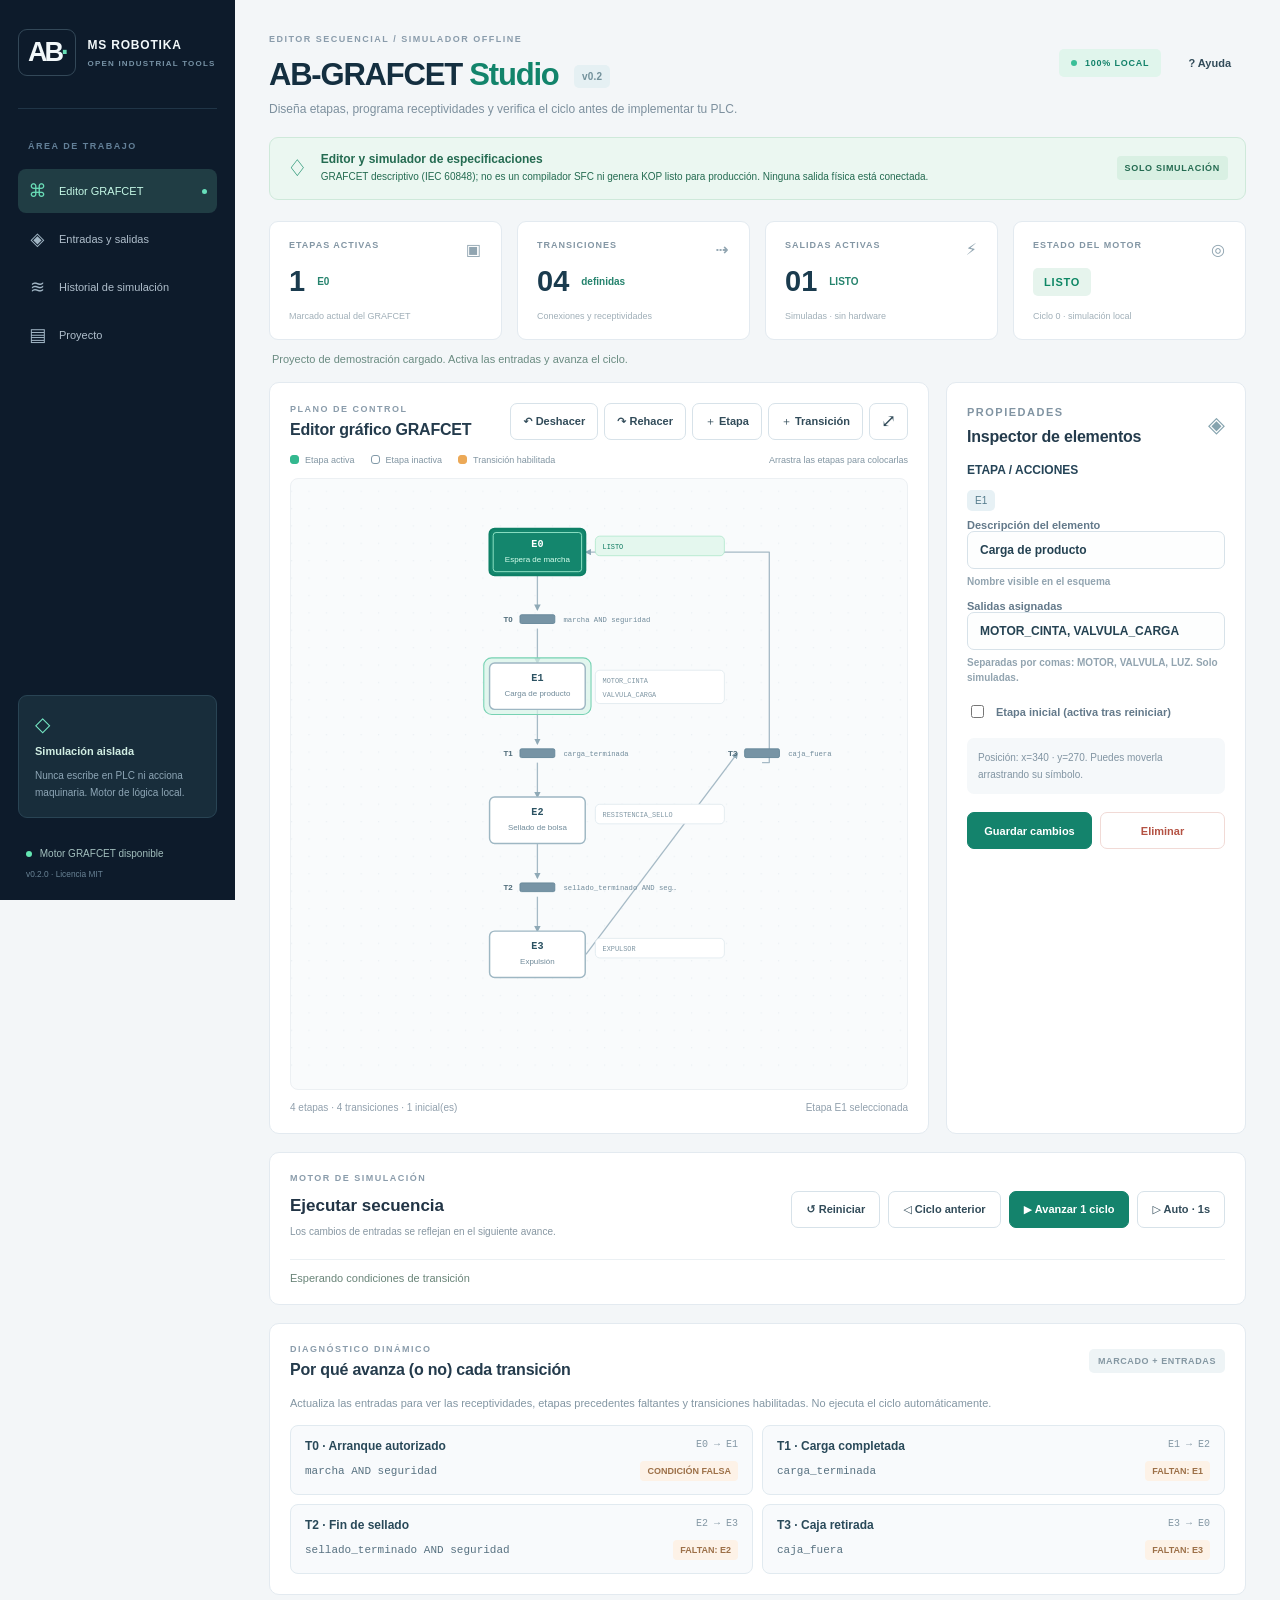
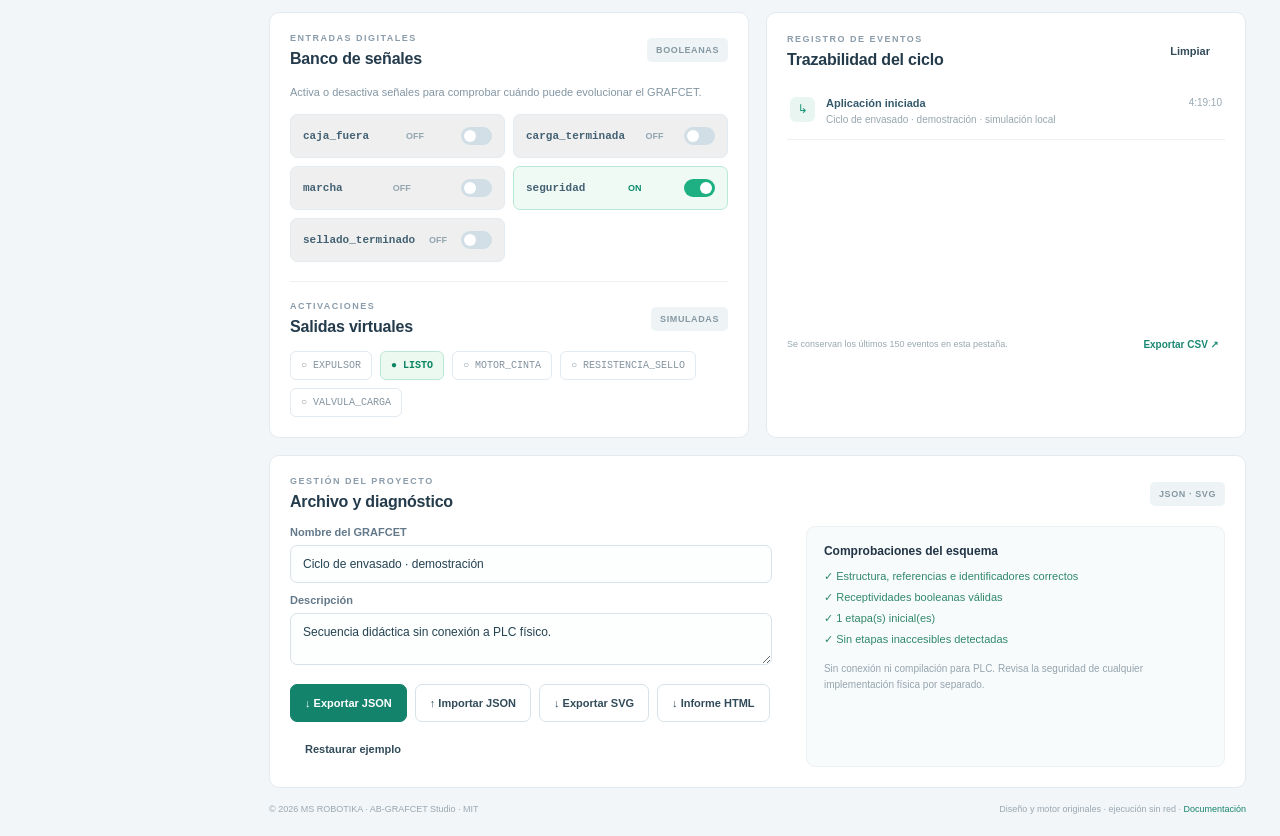
==== commit ff8c041b: "feat(grafcet): v0.2 visual receptivity diagnostics, undo/redo, step history and technical HTML repor" ====
--- a/index.html
+++ b/index.html
@@ -17,10 +17,10 @@
   <a class="nav" href="#project-info"><span class="ico">▤</span> Proyecto</a>
   </nav>
   <div class="side-spacer"></div><div class="side-box"><div class="side-box-icon">◇</div><b>Simulación aislada</b><p>Nunca escribe en PLC ni acciona maquinaria. Motor de lógica local.</p></div>
-  <div class="side-foot"><span class="good-dot"></span> Motor GRAFCET disponible <small>v0.1.0 · Licencia MIT</small></div>
+  <div class="side-foot"><span class="good-dot"></span> Motor GRAFCET disponible <small>v0.2.0 · Licencia MIT</small></div>
 </aside>
 <main>
-<header class="top"><div><p class="eyebrow">EDITOR SECUENCIAL / SIMULADOR OFFLINE</p><h1>AB-GRAFCET <span>Studio</span> <em>v0.1</em></h1><p class="subtitle">Diseña etapas, programa receptividades y verifica el ciclo antes de implementar tu PLC.</p></div><div class="top-right"><span class="offline"><span class="dot"></span> 100% LOCAL</span><button id="help" class="button ghost" type="button">? Ayuda</button></div></header>
+<header class="top"><div><p class="eyebrow">EDITOR SECUENCIAL / SIMULADOR OFFLINE</p><h1>AB-GRAFCET <span>Studio</span> <em>v0.2</em></h1><p class="subtitle">Diseña etapas, programa receptividades y verifica el ciclo antes de implementar tu PLC.</p></div><div class="top-right"><span class="offline"><span class="dot"></span> 100% LOCAL</span><button id="help" class="button ghost" type="button">? Ayuda</button></div></header>
 <div class="safety"><span class="shield">♢</span><div><b>Editor y simulador de especificaciones</b><span>GRAFCET descriptivo (IEC 60848); no es un compilador SFC ni genera KOP listo para producción. Ninguna salida física está conectada.</span></div><strong>SOLO SIMULACIÓN</strong></div>
 <section class="metrics" aria-label="Estado de simulación">
   <div class="metric"><div class="metric-label">ETAPAS ACTIVAS <span class="metric-glyph">▣</span></div><div class="metric-row"><strong id="metric-active">1</strong><span class="metric-sub" id="active-label">E0</span></div><small>Marcado actual del GRAFCET</small></div>
@@ -30,19 +30,21 @@
 </section>
 <div id="notice" class="notice" role="status" aria-live="polite">Proyecto de demostración cargado. Activa las entradas y avanza el ciclo.</div>
 <section id="editor" class="workbench">
-  <div class="canvas-panel panel"><div class="section-head"><div><p class="eyebrow">PLANO DE CONTROL</p><h2>Editor gráfico GRAFCET</h2></div><div class="toolbar"><button id="add-stage" class="button light" type="button">＋ Etapa</button><button id="add-transition" class="button light" type="button">＋ Transición</button><button id="fit" class="button iconbutton" title="Encajar esquema" type="button">⤢</button></div></div>
+  <div class="canvas-panel panel"><div class="section-head"><div><p class="eyebrow">PLANO DE CONTROL</p><h2>Editor gráfico GRAFCET</h2></div><div class="toolbar"><button id="undo-edit" class="button light" title="Deshacer último cambio del esquema" type="button">↶ Deshacer</button><button id="redo-edit" class="button light" title="Rehacer último cambio" type="button">↷ Rehacer</button><button id="add-stage" class="button light" type="button">＋ Etapa</button><button id="add-transition" class="button light" type="button">＋ Transición</button><button id="fit" class="button iconbutton" title="Encajar esquema" type="button">⤢</button></div></div>
     <div class="diagram-hint"><span><i class="legend active-legend"></i> Etapa activa</span><span><i class="legend inactive-legend"></i> Etapa inactiva</span><span><i class="legend transition-legend"></i> Transición habilitada</span><span class="drag-tip">Arrastra las etapas para colocarlas</span></div>
     <div class="diagram-viewport" id="diagram-viewport"><svg id="diagram" role="img" aria-label="Editor gráfico interactivo de etapas y transiciones del GRAFCET" viewBox="0 0 850 835" xmlns="http://www.w3.org/2000/svg"><text x="425" y="410" text-anchor="middle">Cargando editor…</text></svg></div>
     <div class="canvas-footer"><span id="diagram-details">4 etapas · 4 transiciones</span><span id="select-info">Selecciona un símbolo para editarlo</span></div>
   </div>
   <aside class="inspector panel"><div class="section-head inspector-head"><div><p class="eyebrow">PROPIEDADES</p><h2>Inspector de elementos</h2></div><span class="inspector-icon">◈</span></div><div id="inspector-content"><p>Selecciona una etapa o una transición en el esquema.</p></div></aside>
 </section>
-<section class="control-panel panel" aria-label="Controles del simulador"><div class="control-heading"><div><p class="eyebrow">MOTOR DE SIMULACIÓN</p><h2>Ejecutar secuencia</h2><p>Los cambios de entradas se reflejan en el siguiente avance.</p></div><div class="sim-actions"><button id="reset" class="button" type="button">↺ Reiniciar</button><button id="step" class="button primary" type="button">▶ Avanzar 1 ciclo</button><button id="run" class="button" type="button">▷ Auto · 1s</button></div></div><div id="sim-message" class="sim-message">Esperando condiciones de transición</div></section>
+<section class="control-panel panel" aria-label="Controles del simulador"><div class="control-heading"><div><p class="eyebrow">MOTOR DE SIMULACIÓN</p><h2>Ejecutar secuencia</h2><p>Los cambios de entradas se reflejan en el siguiente avance.</p></div><div class="sim-actions"><button id="reset" class="button" type="button">↺ Reiniciar</button><button id="back" class="button" type="button">◁ Ciclo anterior</button><button id="step" class="button primary" type="button">▶ Avanzar 1 ciclo</button><button id="run" class="button" type="button">▷ Auto · 1s</button></div></div><div id="sim-message" class="sim-message">Esperando condiciones de transición</div></section>
+<section class="panel decision-panel" id="decisions"><div class="section-head"><div><p class="eyebrow">DIAGNÓSTICO DINÁMICO</p><h2>Por qué avanza (o no) cada transición</h2></div><span class="soft-tag">MARCADO + ENTRADAS</span></div>
+<p class="hint">Actualiza las entradas para ver las receptividades, etapas precedentes faltantes y transiciones habilitadas. No ejecuta el ciclo automáticamente.</p><div id="transition-table" class="reason-grid"></div></section>
 <section class="bottom-grid"><div class="panel io-panel" id="signals"><div class="section-head"><div><p class="eyebrow">ENTRADAS DIGITALES</p><h2>Banco de señales</h2></div><span class="soft-tag">BOOLEANAS</span></div><p class="hint">Activa o desactiva señales para comprobar cuándo puede evolucionar el GRAFCET.</p><div id="inputs" class="input-list"></div><div class="section-line"></div><div class="section-head"><div><p class="eyebrow">ACTIVACIONES</p><h2>Salidas virtuales</h2></div><span class="soft-tag">SIMULADAS</span></div><div id="outputs" class="output-list"></div></div>
 <div class="panel history-panel" id="events"><div class="section-head"><div><p class="eyebrow">REGISTRO DE EVENTOS</p><h2>Trazabilidad del ciclo</h2></div><button id="clear-log" class="button subtle" type="button">Limpiar</button></div><div id="history" class="history-list"></div><div class="history-footer"><span>Se conservan los últimos 150 eventos en esta pestaña.</span><button id="export-log" class="text-btn" type="button">Exportar CSV ↗</button></div></div>
 </section>
-<section id="project-info" class="project-panel panel"><div class="section-head"><div><p class="eyebrow">GESTIÓN DEL PROYECTO</p><h2>Archivo y diagnóstico</h2></div><span class="soft-tag">JSON · SVG</span></div><div class="project-grid"><div class="project-form"><label for="project-name">Nombre del GRAFCET</label><input id="project-name" maxlength="90"><label for="project-desc">Descripción</label><textarea id="project-desc" rows="2" maxlength="300"></textarea><div class="file-actions"><button id="save-project" class="button primary" type="button">↓ Exportar JSON</button><label class="button file-label" for="import-project">↑ Importar JSON<input type="file" id="import-project" accept=".json,application/json"></label><button id="export-svg" class="button" type="button">↓ Exportar SVG</button><button id="load-demo" class="button subtle" type="button">Restaurar ejemplo</button></div></div><div class="diagnostic"><h3>Comprobaciones del esquema</h3><div id="diagnostic-list"></div><p>Sin conexión ni compilación para PLC. Revisa la seguridad de cualquier implementación física por separado.</p></div></div></section>
+<section id="project-info" class="project-panel panel"><div class="section-head"><div><p class="eyebrow">GESTIÓN DEL PROYECTO</p><h2>Archivo y diagnóstico</h2></div><span class="soft-tag">JSON · SVG</span></div><div class="project-grid"><div class="project-form"><label for="project-name">Nombre del GRAFCET</label><input id="project-name" maxlength="90"><label for="project-desc">Descripción</label><textarea id="project-desc" rows="2" maxlength="300"></textarea><div class="file-actions"><button id="save-project" class="button primary" type="button">↓ Exportar JSON</button><label class="button file-label" for="import-project">↑ Importar JSON<input type="file" id="import-project" accept=".json,application/json"></label><button id="export-svg" class="button" type="button">↓ Exportar SVG</button><button id="export-report" class="button" type="button">↓ Informe HTML</button><button id="load-demo" class="button subtle" type="button">Restaurar ejemplo</button></div></div><div class="diagnostic"><h3>Comprobaciones del esquema</h3><div id="diagnostic-list"></div><p>Sin conexión ni compilación para PLC. Revisa la seguridad de cualquier implementación física por separado.</p></div></div></section>
 <footer><span>© 2026 MS ROBOTIKA · AB-GRAFCET Studio · MIT</span><span>Diseño y motor originales · ejecución sin red · <a href="README.md">Documentación</a></span></footer>
 </main></div>
-<div class="dialog-backdrop" id="help-dialog" hidden><div class="dialog" role="dialog" aria-modal="true" aria-labelledby="help-title"><div class="section-head"><h2 id="help-title">Guía rápida de AB-GRAFCET</h2><button id="close-help" class="button" type="button">✕</button></div><p><b>Etapa:</b> representa una situación activa; sus acciones son salidas virtuales. <b>Transición:</b> se dispara si todas las etapas precedentes están activas y su receptividad es verdadera.</p><p><b>Expresiones:</b> utiliza <code>marcha AND seguridad</code>, <code>sensor OR manual</code>, <code>NOT averia</code>, paréntesis y constantes <code>1</code>/<code>0</code>. Se admiten <code>&amp;&amp;</code>, <code>||</code> y <code>!</code>. No se evalúa JavaScript ni se comunica con equipos reales.</p><p><b>Divergencias:</b> dos transiciones simultáneas que consumen la misma etapa se consideran un conflicto de exclusividad y la simulación se bloquea. Las transiciones independientes se disparan juntas. Se puede crear sincronización Y usando varios orígenes y destinos.</p><p>El motor aplica <b>un paso de evolución por pulsación o intervalo</b>, sin cadenas automáticas de transición en tiempo cero. Funciona como simulador didáctico parcial de GRAFCET, no como sustituto conforme de IEC 60848.</p></div></div>
-<script src="src/engine.js"></script><script src="src/app.js"></script></body></html>+<div class="dialog-backdrop" id="help-dialog" hidden><div class="dialog" role="dialog" aria-modal="true" aria-labelledby="help-title"><div class="section-head"><h2 id="help-title">Guía rápida de AB-GRAFCET</h2><button id="close-help" class="button" type="button">✕</button></div><p><b>Etapa:</b> representa una situación activa; sus acciones son salidas virtuales. <b>Transición:</b> se dispara si todas las etapas precedentes están activas y su receptividad es verdadera.</p><p><b>Expresiones:</b> utiliza <code>marcha AND seguridad</code>, <code>sensor OR manual</code>, <code>NOT averia</code>, paréntesis y constantes <code>1</code>/<code>0</code>. Se admiten <code>&amp;&amp;</code>, <code>||</code> y <code>!</code>. No se evalúa JavaScript ni se comunica con equipos reales.</p><p><b>Divergencias:</b> dos transiciones simultáneas que consumen la misma etapa se consideran un conflicto de exclusividad y la simulación se bloquea. Las transiciones independientes se disparan juntas. <b>Diagnóstico dinámico:</b> debajo del simulador puedes consultar cuáles están habilitadas, qué receptividades son falsas y qué etapas faltan. Se puede crear sincronización Y usando varios orígenes y destinos.</p><p>Usa <b>Deshacer/Rehacer</b> para recuperar ediciones del esquema, <b>Ciclo anterior</b> para retroceder el estado del simulador y <b>Informe HTML</b> para generar una memoria imprimible de etapas, transiciones y acciones.</p><p>El motor aplica <b>un paso de evolución por pulsación o intervalo</b>, sin cadenas automáticas de transición en tiempo cero. Funciona como simulador didáctico parcial de GRAFCET, no como sustituto conforme de IEC 60848.</p></div></div>
+<script src="src/engine.js" defer></script><script src="src/app.js" defer></script></body></html>
--- a/src/style.css
+++ b/src/style.css
@@ -1,3 +1,4 @@
+
 /* SPDX-License-Identifier: MIT · Copyright (c) 2026 MS ROBOTIKA */
 :root{font-family:Inter,'Segoe UI',Arial,system-ui,sans-serif;color:#213445;background:#f3f6f8;--navy:#0d1b2b;--mint:#137d69;--mint-light:#e7f6f0;--muted:#7c8e9d;--line:#e3eaf0;--white:#fff;font-synthesis:none}
 *{box-sizing:border-box}html{scroll-behavior:smooth}body{margin:0}button,input,textarea{font:inherit}button{cursor:pointer}button:focus-visible,input:focus-visible,textarea:focus-visible,a:focus-visible,svg [tabindex]:focus-visible{outline:3px solid #41b4a1;outline-offset:3px}button:disabled{opacity:.5;cursor:not-allowed}a{color:inherit;text-decoration:none}input,textarea{color:#244252;width:100%;padding:11px 12px;border:1px solid #d7e2e9;background:#fdfefe;border-radius:7px;font-size:12px}textarea{resize:vertical}label{display:block;font-size:11px;font-weight:700;color:#63798a;margin:11px 0 7px}.shell{display:flex;min-height:100vh;align-items:stretch}.side{position:fixed;left:0;top:0;bottom:0;width:235px;background:var(--navy);color:#94aaba;padding:29px 18px 21px;display:flex;flex-direction:column;z-index:10}.brand{display:flex;align-items:center;gap:12px;color:#f2f8fa;font-size:12px;letter-spacing:.8px;font-weight:850;white-space:nowrap}.brand-icon{font-size:27px;letter-spacing:-3px;line-height:1;padding:9px;border:1px solid #334858;border-radius:9px}.brand-icon span{color:#67deb5}.brand small{display:block;color:#7792a5;font-size:8px;letter-spacing:1.2px;margin-top:7px}.side-divider{height:1px;background:#203547;margin:32px 0}.nav-caption,.eyebrow{font-weight:850;font-size:9px;letter-spacing:1.5px;color:#8a9cab;margin:0 0 13px}.nav-caption{color:#638098;margin:0 10px 14px}.nav{display:flex;align-items:center;gap:12px;padding:13px 10px;color:#b0bfcc;border-radius:8px;margin:4px 0;font-size:11px}.nav:hover{background:#1a3244}.nav.active{background:#203d44;color:#c4f8e6}.nav .ico{font-size:18px;line-height:1;color:#a1b6c5;width:19px;text-align:center}.nav.active .ico{color:#6addb7}.nav-dot{margin-left:auto;width:5px;height:5px;background:#67dfbb;border-radius:50%}.side-spacer{flex:1}.side-box{background:#182d3b;border:1px solid #294454;border-radius:9px;padding:16px;margin-bottom:30px}.side-box-icon{color:#76e9c5;font-size:20px;margin-bottom:9px}.side-box b{display:block;color:#d1eee3;font-size:11px}.side-box p{font-size:10px;line-height:1.7;margin-bottom:0;color:#8ea6b6}.side-foot{color:#a2bfbd;font-size:10px;padding:0 8px}.side-foot small{display:block;color:#698395;margin-top:10px}.good-dot{display:inline-block;width:6px;height:6px;background:#63e6b2;border-radius:50%;margin-right:5px}main{min-width:0;margin-left:235px;padding:34px 34px 22px;max-width:1600px;width:calc(100% - 235px)}.top{display:flex;justify-content:space-between;align-items:flex-start;gap:18px;margin-bottom:21px}h1{font-size:31px;margin:0;letter-spacing:-1.2px;font-weight:800;color:#142f40}h1 span{color:#12846b}h1 em{display:inline-block;vertical-align:middle;font-style:normal;font-size:10px;font-weight:850;letter-spacing:.2px;padding:6px 8px;border-radius:5px;background:#e5f0f3;color:#72919b;margin-left:8px}.subtitle{font-size:12px;color:#7d909e;margin:9px 0 0}.top-right{display:flex;align-items:center;gap:12px;margin-top:10px}.offline{color:#13826a;background:#e0f5ec;padding:9px 12px;font-size:9px;font-weight:850;border-radius:5px;white-space:nowrap;letter-spacing:.8px}.dot{display:inline-block;width:6px;height:6px;border-radius:50%;background:#39bf97;margin-right:5px}.button{background:white;border:1px solid #d7e2e9;border-radius:7px;padding:10px 14px;color:#314b59;font-size:11px;font-weight:750;white-space:nowrap;min-height:37px}.button:hover{background:#eef6f3}.button.primary{background:#14836c;border-color:#14836c;color:white}.button.primary:hover{background:#0c715d}.button.ghost,.button.subtle{background:transparent;border-color:transparent}.button.light{padding:9px 12px}.iconbutton{font-size:18px;line-height:1;padding:8px 11px}.safety{display:flex;gap:13px;align-items:center;background:#ebf7f1;border:1px solid #cee9da;border-radius:9px;padding:12px 17px;color:#246b51;margin-bottom:21px}.safety .shield{font-size:23px;color:#168c69}.safety>div{flex:1}.safety b{display:block;font-size:12px}.safety span{font-size:10px;line-height:1.6}.safety strong{font-size:9px;letter-spacing:.7px;background:#d9f0e3;border-radius:4px;padding:7px 8px}.metrics{display:grid;grid-template-columns:repeat(4,minmax(0,1fr));gap:15px}.metric{background:white;border:1px solid var(--line);border-radius:9px;padding:18px 19px 16px;min-width:0}.metric-label{font-size:9px;color:#8396a4;letter-spacing:1px;font-weight:850;display:flex;justify-content:space-between}.metric-glyph{color:#91a5b1;font-size:16px}.metric-row{display:flex;gap:12px;align-items:center;min-height:46px}.metric-row strong{font-size:29px;color:#1a3b4e;font-variant-numeric:tabular-nums}.metric-sub{font-size:10px;color:#25836d;font-weight:800;overflow:hidden;text-overflow:ellipsis;white-space:nowrap}.metric small{font-size:9px;color:#a0afb8}.metric-status{display:inline-block;background:#e6f4ed;color:#0e8765;border-radius:5px;padding:8px 11px;font-size:11px;font-weight:850;letter-spacing:.8px}.metric-status.error{color:#bc4545;background:#ffeee8}.notice{font-size:11px;min-height:42px;padding:13px 3px;color:#6a8b81}.notice.error{color:#be4d45}.panel{background:white;border:1px solid var(--line);border-radius:10px;min-width:0}.workbench{display:grid;grid-template-columns:minmax(0,1fr) 300px;gap:17px}.canvas-panel,.inspector,.io-panel,.history-panel,.control-panel,.project-panel{padding:20px}.section-head{display:flex;justify-content:space-between;align-items:center;gap:12px;margin-bottom:15px}.section-head .eyebrow{margin-bottom:7px}.section-head h2{font-size:16px;color:#243b4c;letter-spacing:-.2px;margin:0}.toolbar{display:flex;gap:6px;align-items:center}.diagram-hint{display:flex;gap:16px;align-items:center;flex-wrap:wrap;font-size:9px;color:#8195a2;margin-bottom:13px}.diagram-hint span{display:flex;align-items:center;gap:6px}.diagram-hint .drag-tip{margin-left:auto}.legend{width:9px;height:9px;border-radius:3px;display:inline-block;border:1px solid #8199a8}.active-legend{background:#34b88f;border-color:#34b88f}.transition-legend{background:#eca957;border-color:#eca957}.diagram-viewport{background:#f9fbfc;border:1px solid #ecf0f3;border-radius:8px;overflow:auto;min-height:600px}.diagram-viewport svg{width:100%;min-width:530px;height:610px;display:block;touch-action:pan-y}.diagram-viewport svg .stage,.diagram-viewport svg .transition{cursor:pointer}.diagram-viewport svg .stage:hover .stage-box,.diagram-viewport svg .transition:hover .transition-bar{stroke:#179a82!important;stroke-width:3}.diagram-viewport svg .stage:focus-visible .stage-box,.diagram-viewport svg .transition:focus-visible .transition-bar{stroke:#18a884;stroke-width:4}.canvas-footer{display:flex;justify-content:space-between;gap:10px;flex-wrap:wrap;padding-top:12px;color:#91a0ad;font-size:10px}.inspector{display:flex;flex-direction:column}.inspector-head{margin-bottom:4px}.inspector-icon{color:#85a3ae;font-size:22px}.inspector #inspector-content{flex:1}.inspector p{font-size:11px;line-height:1.7;color:#8194a2}.inspector .editable-title{font-size:12px;font-weight:800;color:#254457;margin:13px 0}.inspector .field-hint{display:block;color:#92a4b0;font-size:10px;line-height:1.5;margin-top:5px}.inspector .checkbox-line{display:flex;align-items:center;gap:9px;font-size:11px;margin:17px 0}.inspector .checkbox-line input{width:auto;accent-color:#13856d}.inspector .edit-actions{display:flex;gap:8px;margin-top:18px;flex-wrap:wrap}.inspector .edit-actions button{flex:1}.inspector .delete{border-color:#f1dad6;color:#b45243}.inspector .badge-id{font-size:10px;background:#e7f1f5;color:#547b8c;border-radius:5px;padding:5px 8px}.inspector .list-note{font-size:10px;background:#f5f8fa;border-radius:7px;padding:11px;margin-top:16px}.control-panel{margin-top:18px}.control-heading{display:flex;justify-content:space-between;align-items:center;gap:20px}.control-heading h2{font-size:17px;margin:0}.control-heading p:last-child{font-size:10px;color:#8797a2}.sim-actions{display:flex;gap:8px;flex-wrap:wrap}.sim-message{margin-top:12px;border-top:1px solid #ebf0f3;padding-top:12px;font-size:11px;color:#698478}.sim-message.warn{color:#bd5b45}.bottom-grid{display:grid;grid-template-columns:1fr 1fr;gap:17px;margin-top:17px}.hint{font-size:11px;line-height:1.65;color:#8396a3;margin:0 0 13px}.input-list{display:grid;grid-template-columns:1fr 1fr;gap:8px}.signal-row{border:1px solid #e4ecf1;border-radius:7px;padding:12px;display:flex;justify-content:space-between;align-items:center;gap:6px;cursor:pointer}.signal-label{font-size:11px;color:#436173;font-family:Consolas,monospace;font-weight:650;word-break:break-word}.signal-row .state{font-size:9px;color:#93a6af;font-weight:850}.signal-row.on{background:#f0faf5;border-color:#b8e9d7}.signal-row.on .state{color:#0b8c6d}.switch{width:31px;height:18px;background:#d1dee5;border-radius:14px;position:relative;flex-shrink:0}.switch::after{content:'';position:absolute;top:3px;left:3px;height:12px;width:12px;background:white;border-radius:50%;transition:transform .15s}.signal-row.on .switch{background:#1eaf82}.signal-row.on .switch::after{transform:translateX(13px)}.section-line{height:1px;background:#edf1f4;margin:19px 0}.soft-tag{font-size:9px;font-weight:750;letter-spacing:.6px;background:#eef4f6;color:#8497a2;border-radius:5px;padding:7px 9px}.output-list{display:flex;flex-wrap:wrap;gap:8px;min-height:36px}.output{font-size:10px;font-family:Consolas,monospace;padding:8px 10px;border-radius:6px;border:1px solid #e3eaf0;color:#8494a0}.output.on{color:#098460;border-color:#bde7d5;background:#ebf9f1;font-weight:750}.history-list{height:240px;overflow:auto}.event{display:flex;gap:11px;padding:12px 3px;border-bottom:1px solid #edf1f3}.event .event-icon{width:25px;height:25px;border-radius:6px;background:#e9f5f0;color:#139573;display:grid;place-items:center;font-size:12px;flex-shrink:0}.event.warning .event-icon{background:#fff0e6;color:#bd6840}.event-main{flex:1;min-width:0}.event-main strong{font-size:11px;font-weight:700;color:#34596b;display:block}.event-main small{font-size:10px;color:#96a6ae;display:block;margin-top:4px;line-height:1.4}.event time{font-size:10px;color:#99a9b2;white-space:nowrap}.history-footer{display:flex;justify-content:space-between;gap:10px;align-items:center;padding-top:13px;color:#98a8b0;font-size:9px}.text-btn{border:0;background:none;color:#198974;font-size:10px;font-weight:800}.project-panel{margin-top:17px}.project-grid{display:grid;grid-template-columns:1.15fr 1fr;gap:34px}.project-form label:first-child{margin-top:0}.file-actions{display:flex;gap:8px;flex-wrap:wrap;margin-top:15px}.file-label{display:inline-block;margin:0;line-height:16px}.file-label input{display:none}.diagnostic{background:#f8fbfc;padding:17px;border:1px solid #edf1f4;border-radius:9px}.diagnostic h3{font-size:12px;margin:0 0 12px}.diagnostic .check{font-size:11px;color:#308969;margin:8px 0}.diagnostic .issue{color:#a46d38;font-size:11px;margin:8px 0;line-height:1.55}.diagnostic p{font-size:10px;color:#94a4ae;line-height:1.6;margin-top:15px}footer{display:flex;justify-content:space-between;flex-wrap:wrap;gap:9px;margin-top:16px;font-size:9px;color:#99a7b1}footer a{color:#17856f}.dialog-backdrop{position:fixed;inset:0;background:#101e2ab0;z-index:20;display:grid;place-items:center;padding:18px}.dialog-backdrop[hidden]{display:none}.dialog{width:min(580px,100%);background:white;color:#284352;border-radius:12px;padding:25px;box-shadow:0 16px 65px #0003}.dialog p{font-size:12px;line-height:1.7;color:#597482}.dialog code{background:#eef5f4;padding:1px 4px;border-radius:3px}.empty{font-size:11px;color:#a2b1ba;padding:15px}.error-box{background:#fceeea;color:#af5447;border-radius:6px;padding:10px;font-size:11px}
@@ -6,3 +7,15 @@
 @media(max-width:980px){.side{position:relative;width:100%;padding:15px 20px;flex-direction:row;gap:15px;align-items:center}.shell{display:block}.side-divider,.nav-caption,.side-spacer,.side-box,.side-foot{display:none}.side nav{display:flex;overflow:auto;gap:4px}.side .nav{margin:0;padding:10px 9px;white-space:nowrap}.side .nav .ico{display:none}.side .brand{flex-shrink:0}main{width:100%;margin:0;padding:24px 22px}.workbench{grid-template-columns:1fr 270px}}
 @media(max-width:740px){.side{display:block;padding:13px 14px}.side nav{margin-top:13px}.side .brand{font-size:10px}.top{flex-direction:column}.top-right{margin:0}.metrics{grid-template-columns:repeat(2,minmax(0,1fr));gap:9px}.workbench,.bottom-grid,.project-grid{grid-template-columns:1fr}.diagram-viewport{min-height:500px}.diagram-viewport svg{height:500px}.control-heading{flex-direction:column;align-items:start}.sim-actions{width:100%}.sim-actions button{flex:1}.safety strong{display:none}.inspector{min-height:250px}.toolbar{gap:4px}.canvas-panel,.inspector,.io-panel,.history-panel,.control-panel,.project-panel{padding:16px}main{padding:21px 13px}.section-head h2{font-size:15px}h1{font-size:27px}}
 @media(max-width:430px){.input-list{grid-template-columns:1fr}.toolbar .button{font-size:10px;padding:8px}.metrics{gap:7px}.metric{padding:12px}.metric-row strong{font-size:25px}.metric-label{font-size:8px}.diagram-hint .drag-tip{display:none}.safety{padding:11px}.sim-actions button{font-size:10px;padding:8px 9px}.file-actions .button{flex:1}}
+
+/* AB-GRAFCET v0.2: dynamic diagnostics and engineering UI */
+.decision-panel{margin-top:18px;padding:20px}.reason-grid{display:grid;grid-template-columns:repeat(2,minmax(0,1fr));gap:9px}
+.reason-row{background:#f8fafc;border:1px solid #e1eaf0;border-radius:8px;padding:13px 14px;min-width:0;display:flex;flex-direction:column;gap:8px}
+.reason-row.ready{background:#ebf8f1;border-color:#a9dfc7}
+.reason-main{display:flex;justify-content:space-between;align-items:start;gap:8px}.reason-main b{font-size:12px;color:#294959}.reason-main small{font:10px Consolas,monospace;color:#8598a5}
+.reason-explain{display:flex;justify-content:space-between;gap:10px;align-items:center;flex-wrap:wrap}
+.reason-expression{font:11px/1.5 Consolas,monospace;color:#577180;overflow-wrap:anywhere}
+.reason-state{font-size:9px;font-weight:750;color:#9c7048;background:#fdf2e7;border-radius:4px;padding:5px 7px}
+.reason-state.green{color:#0e7f59;background:#d4f1e0}
+@media(max-width:740px){.reason-grid{grid-template-columns:1fr}.decision-panel{padding:16px}}
+
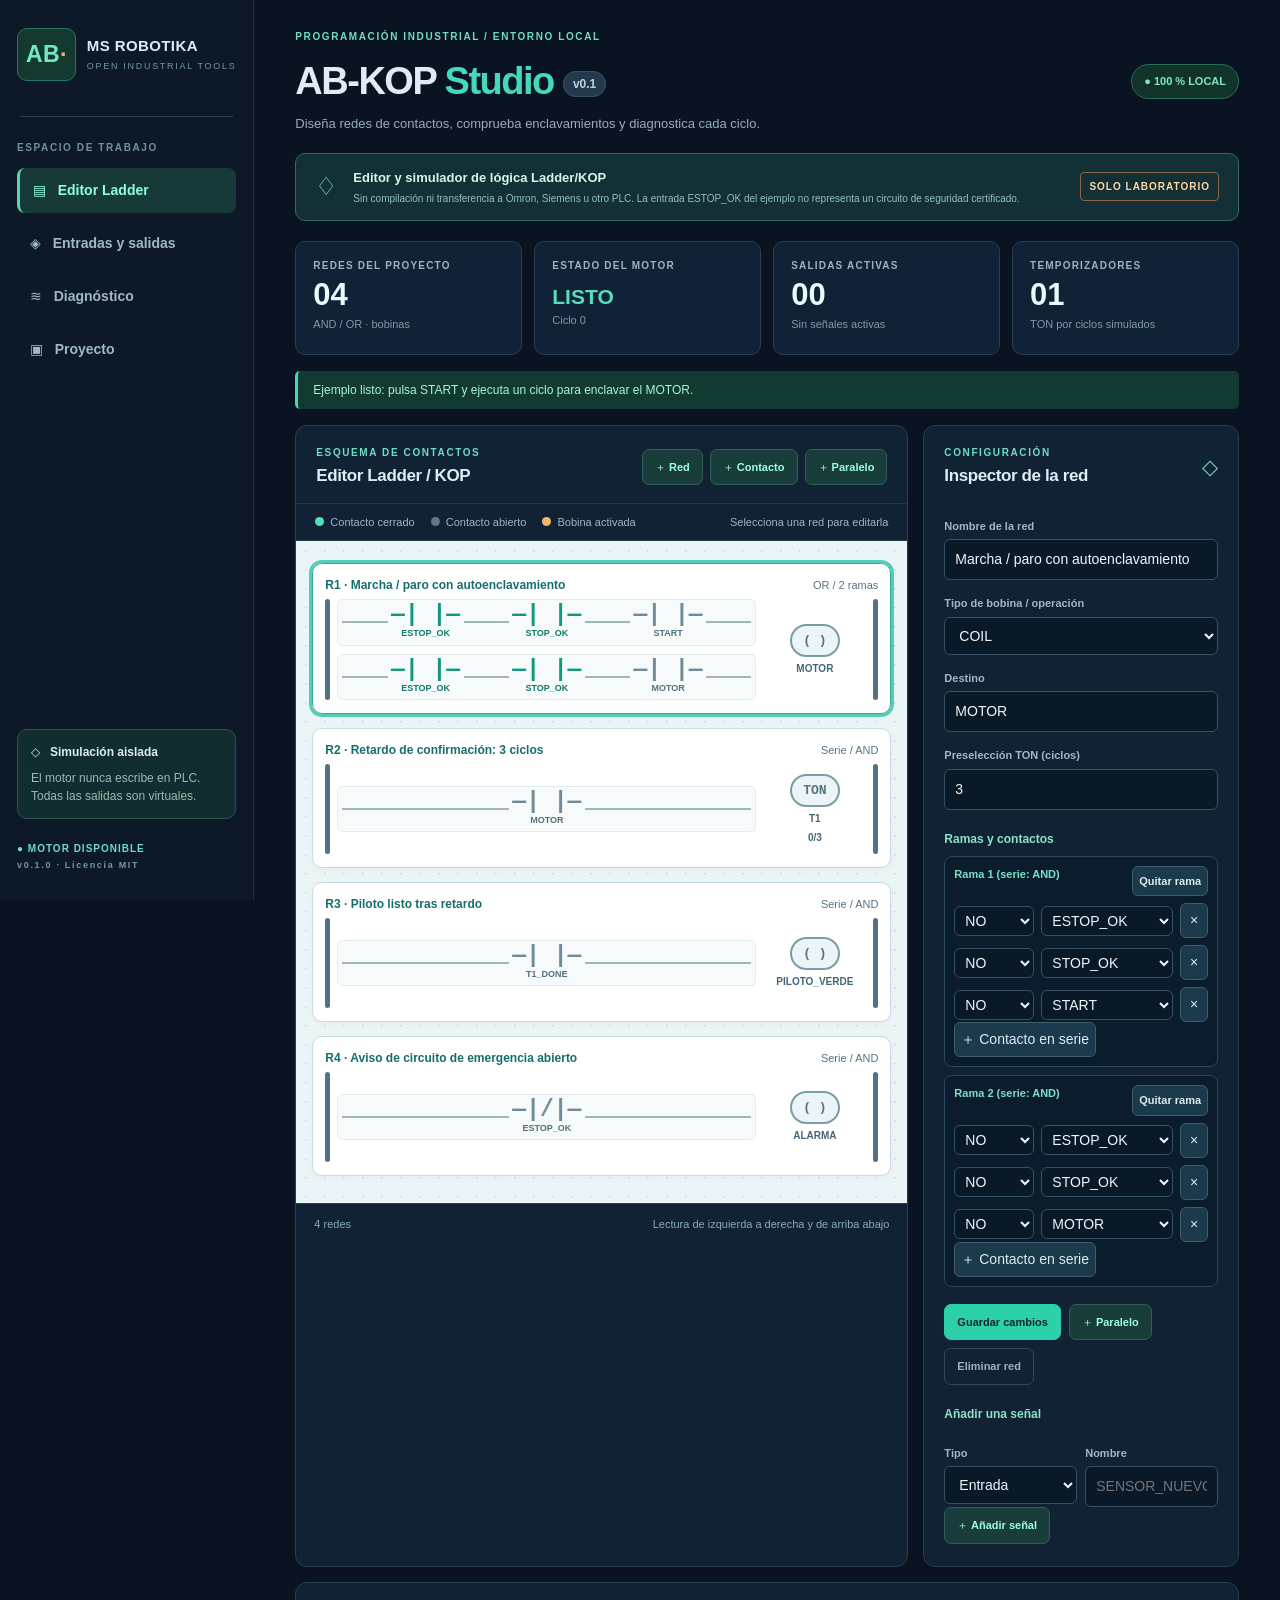
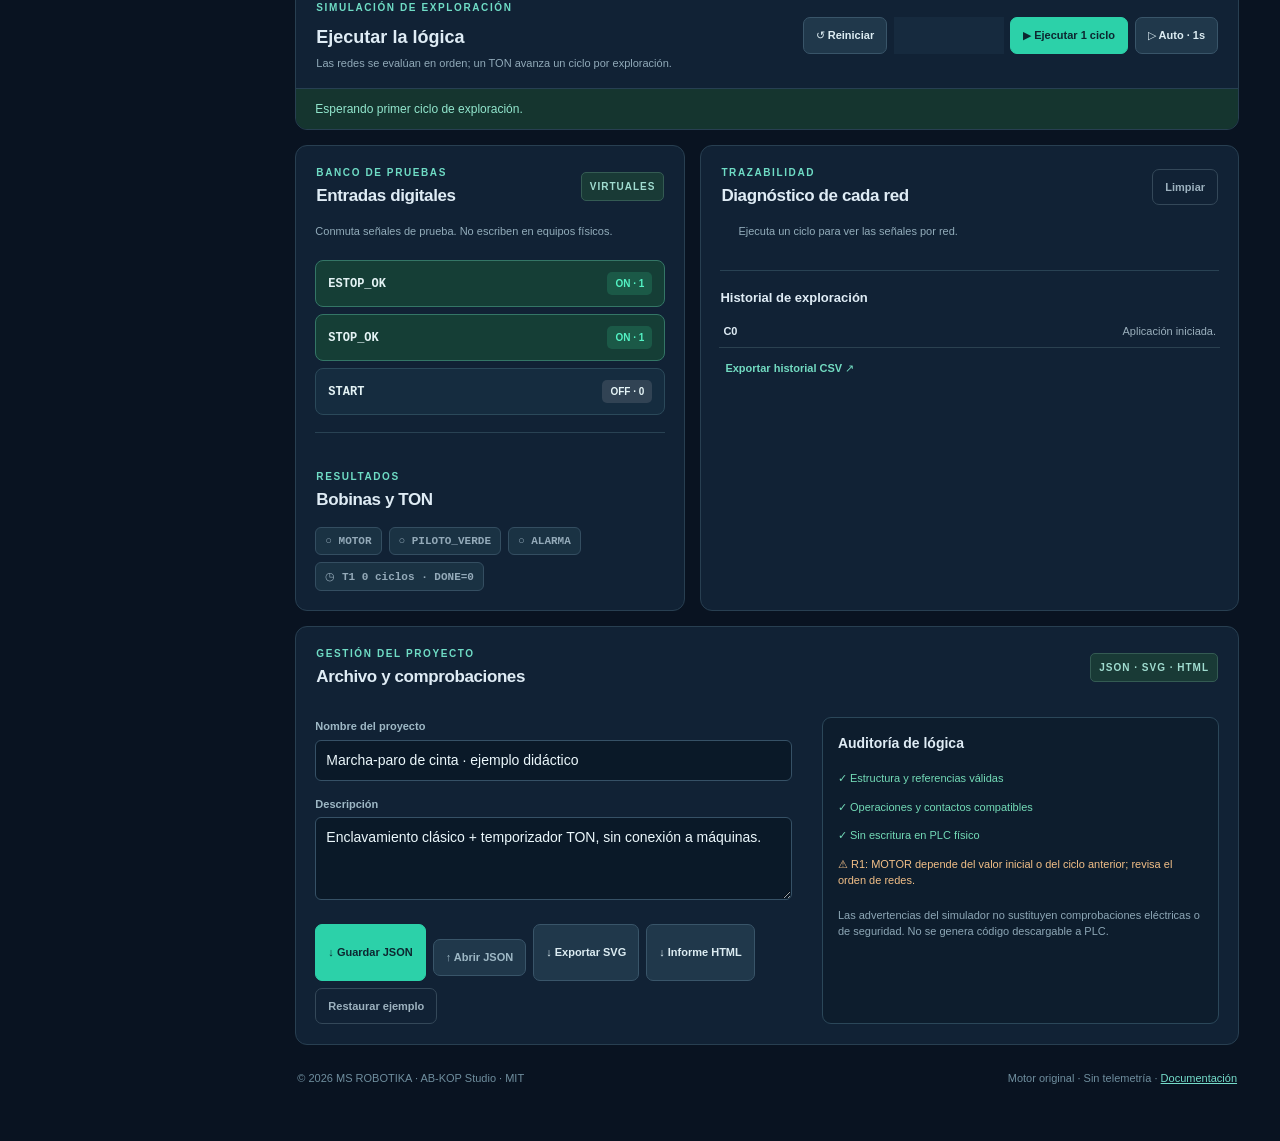
==== commit 32a86e8c: "feat(kop): publish original Ladder editor, offline portable and deterministic simulator" ====
--- a/index.html
+++ b/index.html
@@ -1,50 +1,16 @@
-<!doctype html>
-<html lang="es"><head>
-<meta charset="utf-8"><meta name="viewport" content="width=device-width,initial-scale=1">
-<meta name="theme-color" content="#0d1724"><meta name="description" content="AB-GRAFCET Studio: editor, simulador y diagnóstico secuencial gratuito de MS ROBOTIKA.">
-<title>AB-GRAFCET Studio · MS ROBOTIKA</title>
-<link rel="stylesheet" href="src/style.css">
-</head><body>
-<div class="shell">
-<aside class="side">
-  <div class="brand"><div class="brand-icon">AB<span>·</span></div><div>MS ROBOTIKA<small>OPEN INDUSTRIAL TOOLS</small></div></div>
-  <div class="side-divider"></div>
-  <p class="nav-caption">ÁREA DE TRABAJO</p>
-  <nav aria-label="Navegación principal">
-  <a class="nav active" href="#editor"><span class="ico">⌘</span> Editor GRAFCET <span class="nav-dot"></span></a>
-  <a class="nav" href="#signals"><span class="ico">◈</span> Entradas y salidas</a>
-  <a class="nav" href="#events"><span class="ico">≋</span> Historial de simulación</a>
-  <a class="nav" href="#project-info"><span class="ico">▤</span> Proyecto</a>
-  </nav>
-  <div class="side-spacer"></div><div class="side-box"><div class="side-box-icon">◇</div><b>Simulación aislada</b><p>Nunca escribe en PLC ni acciona maquinaria. Motor de lógica local.</p></div>
-  <div class="side-foot"><span class="good-dot"></span> Motor GRAFCET disponible <small>v0.2.0 · Licencia MIT</small></div>
-</aside>
-<main>
-<header class="top"><div><p class="eyebrow">EDITOR SECUENCIAL / SIMULADOR OFFLINE</p><h1>AB-GRAFCET <span>Studio</span> <em>v0.2</em></h1><p class="subtitle">Diseña etapas, programa receptividades y verifica el ciclo antes de implementar tu PLC.</p></div><div class="top-right"><span class="offline"><span class="dot"></span> 100% LOCAL</span><button id="help" class="button ghost" type="button">? Ayuda</button></div></header>
-<div class="safety"><span class="shield">♢</span><div><b>Editor y simulador de especificaciones</b><span>GRAFCET descriptivo (IEC 60848); no es un compilador SFC ni genera KOP listo para producción. Ninguna salida física está conectada.</span></div><strong>SOLO SIMULACIÓN</strong></div>
-<section class="metrics" aria-label="Estado de simulación">
-  <div class="metric"><div class="metric-label">ETAPAS ACTIVAS <span class="metric-glyph">▣</span></div><div class="metric-row"><strong id="metric-active">1</strong><span class="metric-sub" id="active-label">E0</span></div><small>Marcado actual del GRAFCET</small></div>
-  <div class="metric"><div class="metric-label">TRANSICIONES <span class="metric-glyph">⇢</span></div><div class="metric-row"><strong id="metric-transitions">04</strong><span class="metric-sub">definidas</span></div><small>Conexiones y receptividades</small></div>
-  <div class="metric"><div class="metric-label">SALIDAS ACTIVAS <span class="metric-glyph">⚡</span></div><div class="metric-row"><strong id="metric-outputs">01</strong><span class="metric-sub" id="output-label">LISTO</span></div><small>Simuladas · sin hardware</small></div>
-  <div class="metric"><div class="metric-label">ESTADO DEL MOTOR <span class="metric-glyph">◎</span></div><div class="metric-row"><span id="metric-status" class="metric-status">LISTO</span></div><small id="metric-cycles">Ciclo 0 · preparado</small></div>
-</section>
-<div id="notice" class="notice" role="status" aria-live="polite">Proyecto de demostración cargado. Activa las entradas y avanza el ciclo.</div>
-<section id="editor" class="workbench">
-  <div class="canvas-panel panel"><div class="section-head"><div><p class="eyebrow">PLANO DE CONTROL</p><h2>Editor gráfico GRAFCET</h2></div><div class="toolbar"><button id="undo-edit" class="button light" title="Deshacer último cambio del esquema" type="button">↶ Deshacer</button><button id="redo-edit" class="button light" title="Rehacer último cambio" type="button">↷ Rehacer</button><button id="add-stage" class="button light" type="button">＋ Etapa</button><button id="add-transition" class="button light" type="button">＋ Transición</button><button id="fit" class="button iconbutton" title="Encajar esquema" type="button">⤢</button></div></div>
-    <div class="diagram-hint"><span><i class="legend active-legend"></i> Etapa activa</span><span><i class="legend inactive-legend"></i> Etapa inactiva</span><span><i class="legend transition-legend"></i> Transición habilitada</span><span class="drag-tip">Arrastra las etapas para colocarlas</span></div>
-    <div class="diagram-viewport" id="diagram-viewport"><svg id="diagram" role="img" aria-label="Editor gráfico interactivo de etapas y transiciones del GRAFCET" viewBox="0 0 850 835" xmlns="http://www.w3.org/2000/svg"><text x="425" y="410" text-anchor="middle">Cargando editor…</text></svg></div>
-    <div class="canvas-footer"><span id="diagram-details">4 etapas · 4 transiciones</span><span id="select-info">Selecciona un símbolo para editarlo</span></div>
-  </div>
-  <aside class="inspector panel"><div class="section-head inspector-head"><div><p class="eyebrow">PROPIEDADES</p><h2>Inspector de elementos</h2></div><span class="inspector-icon">◈</span></div><div id="inspector-content"><p>Selecciona una etapa o una transición en el esquema.</p></div></aside>
-</section>
-<section class="control-panel panel" aria-label="Controles del simulador"><div class="control-heading"><div><p class="eyebrow">MOTOR DE SIMULACIÓN</p><h2>Ejecutar secuencia</h2><p>Los cambios de entradas se reflejan en el siguiente avance.</p></div><div class="sim-actions"><button id="reset" class="button" type="button">↺ Reiniciar</button><button id="back" class="button" type="button">◁ Ciclo anterior</button><button id="step" class="button primary" type="button">▶ Avanzar 1 ciclo</button><button id="run" class="button" type="button">▷ Auto · 1s</button></div></div><div id="sim-message" class="sim-message">Esperando condiciones de transición</div></section>
-<section class="panel decision-panel" id="decisions"><div class="section-head"><div><p class="eyebrow">DIAGNÓSTICO DINÁMICO</p><h2>Por qué avanza (o no) cada transición</h2></div><span class="soft-tag">MARCADO + ENTRADAS</span></div>
-<p class="hint">Actualiza las entradas para ver las receptividades, etapas precedentes faltantes y transiciones habilitadas. No ejecuta el ciclo automáticamente.</p><div id="transition-table" class="reason-grid"></div></section>
-<section class="bottom-grid"><div class="panel io-panel" id="signals"><div class="section-head"><div><p class="eyebrow">ENTRADAS DIGITALES</p><h2>Banco de señales</h2></div><span class="soft-tag">BOOLEANAS</span></div><p class="hint">Activa o desactiva señales para comprobar cuándo puede evolucionar el GRAFCET.</p><div id="inputs" class="input-list"></div><div class="section-line"></div><div class="section-head"><div><p class="eyebrow">ACTIVACIONES</p><h2>Salidas virtuales</h2></div><span class="soft-tag">SIMULADAS</span></div><div id="outputs" class="output-list"></div></div>
-<div class="panel history-panel" id="events"><div class="section-head"><div><p class="eyebrow">REGISTRO DE EVENTOS</p><h2>Trazabilidad del ciclo</h2></div><button id="clear-log" class="button subtle" type="button">Limpiar</button></div><div id="history" class="history-list"></div><div class="history-footer"><span>Se conservan los últimos 150 eventos en esta pestaña.</span><button id="export-log" class="text-btn" type="button">Exportar CSV ↗</button></div></div>
-</section>
-<section id="project-info" class="project-panel panel"><div class="section-head"><div><p class="eyebrow">GESTIÓN DEL PROYECTO</p><h2>Archivo y diagnóstico</h2></div><span class="soft-tag">JSON · SVG</span></div><div class="project-grid"><div class="project-form"><label for="project-name">Nombre del GRAFCET</label><input id="project-name" maxlength="90"><label for="project-desc">Descripción</label><textarea id="project-desc" rows="2" maxlength="300"></textarea><div class="file-actions"><button id="save-project" class="button primary" type="button">↓ Exportar JSON</button><label class="button file-label" for="import-project">↑ Importar JSON<input type="file" id="import-project" accept=".json,application/json"></label><button id="export-svg" class="button" type="button">↓ Exportar SVG</button><button id="export-report" class="button" type="button">↓ Informe HTML</button><button id="load-demo" class="button subtle" type="button">Restaurar ejemplo</button></div></div><div class="diagnostic"><h3>Comprobaciones del esquema</h3><div id="diagnostic-list"></div><p>Sin conexión ni compilación para PLC. Revisa la seguridad de cualquier implementación física por separado.</p></div></div></section>
-<footer><span>© 2026 MS ROBOTIKA · AB-GRAFCET Studio · MIT</span><span>Diseño y motor originales · ejecución sin red · <a href="README.md">Documentación</a></span></footer>
-</main></div>
-<div class="dialog-backdrop" id="help-dialog" hidden><div class="dialog" role="dialog" aria-modal="true" aria-labelledby="help-title"><div class="section-head"><h2 id="help-title">Guía rápida de AB-GRAFCET</h2><button id="close-help" class="button" type="button">✕</button></div><p><b>Etapa:</b> representa una situación activa; sus acciones son salidas virtuales. <b>Transición:</b> se dispara si todas las etapas precedentes están activas y su receptividad es verdadera.</p><p><b>Expresiones:</b> utiliza <code>marcha AND seguridad</code>, <code>sensor OR manual</code>, <code>NOT averia</code>, paréntesis y constantes <code>1</code>/<code>0</code>. Se admiten <code>&amp;&amp;</code>, <code>||</code> y <code>!</code>. No se evalúa JavaScript ni se comunica con equipos reales.</p><p><b>Divergencias:</b> dos transiciones simultáneas que consumen la misma etapa se consideran un conflicto de exclusividad y la simulación se bloquea. Las transiciones independientes se disparan juntas. <b>Diagnóstico dinámico:</b> debajo del simulador puedes consultar cuáles están habilitadas, qué receptividades son falsas y qué etapas faltan. Se puede crear sincronización Y usando varios orígenes y destinos.</p><p>Usa <b>Deshacer/Rehacer</b> para recuperar ediciones del esquema, <b>Ciclo anterior</b> para retroceder el estado del simulador y <b>Informe HTML</b> para generar una memoria imprimible de etapas, transiciones y acciones.</p><p>El motor aplica <b>un paso de evolución por pulsación o intervalo</b>, sin cadenas automáticas de transición en tiempo cero. Funciona como simulador didáctico parcial de GRAFCET, no como sustituto conforme de IEC 60848.</p></div></div>
-<script src="src/engine.js" defer></script><script src="src/app.js" defer></script></body></html>+<!doctype html><html lang="es"><head><meta charset="utf-8"><meta name="viewport" content="width=device-width,initial-scale=1"><meta name="theme-color" content="#091321"><meta name="description" content="AB-KOP Studio, editor y simulador didáctico Ladder/KOP original de MS ROBOTIKA."><title>AB-KOP Studio · MS ROBOTIKA</title><link rel="stylesheet" href="src/style.css"></head><body>
+<div class="shell"><aside class="sidebar"><div class="brand"><span class="mark">AB<span>·</span></span><span><b>MS ROBOTIKA</b><small>OPEN INDUSTRIAL TOOLS</small></span></div><div class="side-line"></div><p class="overline">ESPACIO DE TRABAJO</p><a href="#workspace" class="nav active">▤ &nbsp; Editor Ladder</a><a href="#io" class="nav">◈ &nbsp; Entradas y salidas</a><a href="#trace" class="nav">≋ &nbsp; Diagnóstico</a><a href="#project" class="nav">▣ &nbsp; Proyecto</a><div class="sidebar-bottom"><div class="offline-card"><strong>◇ &nbsp; Simulación aislada</strong><p>El motor nunca escribe en PLC. Todas las salidas son virtuales.</p></div><div class="sidebar-version">● MOTOR DISPONIBLE <small>v0.1.0 · Licencia MIT</small></div></div></aside>
+<main><header class="heading"><div><p class="eyebrow">PROGRAMACIÓN INDUSTRIAL / ENTORNO LOCAL</p><h1>AB-KOP <span>Studio</span> <em>v0.1</em></h1><p class="subtitle">Diseña redes de contactos, comprueba enclavamientos y diagnostica cada ciclo.</p></div><span class="local-label">● 100 % LOCAL</span></header>
+<section class="safety">♢ <span><strong>Editor y simulador de lógica Ladder/KOP</strong><small>Sin compilación ni transferencia a Omron, Siemens u otro PLC. La entrada ESTOP_OK del ejemplo no representa un circuito de seguridad certificado.</small></span><b>SOLO LABORATORIO</b></section>
+<div class="metrics"><div class="metric"><small>REDES DEL PROYECTO</small><strong id="count-rungs">04</strong><span>AND / OR · bobinas</span></div><div class="metric"><small>ESTADO DEL MOTOR</small><strong id="status" class="status-val">LISTO</strong><span id="scan-label">Ciclo 0</span></div><div class="metric"><small>SALIDAS ACTIVAS</small><strong id="count-outputs">00</strong><span id="outputs-label">Sin señales activas</span></div><div class="metric"><small>TEMPORIZADORES</small><strong id="count-timers">01</strong><span>TON por ciclos simulados</span></div></div>
+<div id="notice" class="notice" role="status" aria-live="polite">Ejemplo listo: pulsa START y ejecuta un ciclo para enclavar el MOTOR.</div>
+<section class="workbench" id="workspace"><div class="panel canvas-panel"><div class="section-head"><div><p class="eyebrow">ESQUEMA DE CONTACTOS</p><h2>Editor Ladder / KOP</h2></div><div class="toolbar"><button id="add-rung" class="btn light">＋ Red</button><button id="add-contact" class="btn light">＋ Contacto</button><button id="add-branch" class="btn light">＋ Paralelo</button></div></div>
+<div class="legend"><span><i class="dot cyan"></i> Contacto cerrado</span><span><i class="dot slate"></i> Contacto abierto</span><span><i class="dot orange"></i> Bobina activada</span><span class="help-inline">Selecciona una red para editarla</span></div>
+<div id="rungs" class="rungs" aria-label="Redes Ladder"></div><div class="workbench-foot"><span id="rung-count">4 redes</span><span>Lectura de izquierda a derecha y de arriba abajo</span></div></div>
+<div class="panel inspector"><div class="section-head"><div><p class="eyebrow">CONFIGURACIÓN</p><h2>Inspector de la red</h2></div><span class="outline-icon">◇</span></div><div id="inspector-content"></div></div></section>
+<section class="panel simulation"><div class="sim-header"><div><p class="eyebrow">SIMULACIÓN DE EXPLORACIÓN</p><h2>Ejecutar la lógica</h2><p>Las redes se evalúan en orden; un TON avanza un ciclo por exploración.</p></div><div class="sim-actions"><button id="reset" class="btn">↺ Reiniciar</button><button id="back" class="btn">↶ Ciclo anterior</button><button id="step" class="btn primary">▶ Ejecutar 1 ciclo</button><button id="auto" class="btn">▷ Auto · 1s</button></div></div><div id="sim-message" class="sim-message">Esperando primer ciclo de exploración.</div></section>
+<section class="bottom" id="io"><div class="panel io"><div class="section-head"><div><p class="eyebrow">BANCO DE PRUEBAS</p><h2>Entradas digitales</h2></div><span class="chip">VIRTUALES</span></div><p class="hint">Conmuta señales de prueba. No escriben en equipos físicos.</p><div id="inputs" class="input-list"></div><div class="divider"></div><div class="section-head"><div><p class="eyebrow">RESULTADOS</p><h2>Bobinas y TON</h2></div></div><div id="outputs" class="output-list"></div></div>
+<div class="panel trace" id="trace"><div class="section-head"><div><p class="eyebrow">TRAZABILIDAD</p><h2>Diagnóstico de cada red</h2></div><button id="clear-history" class="btn subtle">Limpiar</button></div><div id="trace-list" class="trace-list"></div><div class="divider"></div><h3>Historial de exploración</h3><div id="events" class="event-list"></div><button id="export-csv" class="link-btn">Exportar historial CSV ↗</button></div></section>
+<section class="panel project" id="project"><div class="section-head"><div><p class="eyebrow">GESTIÓN DEL PROYECTO</p><h2>Archivo y comprobaciones</h2></div><span class="chip">JSON · SVG · HTML</span></div><div class="project-grid"><div class="project-fields"><label for="project-name">Nombre del proyecto</label><input id="project-name" maxlength="100"><label for="description">Descripción</label><textarea id="description" maxlength="500" rows="3"></textarea><div class="project-actions"><button id="export-json" class="btn primary">↓ Guardar JSON</button><label class="btn file-label" for="import-json">↑ Abrir JSON<input id="import-json" type="file" accept=".json,application/json"></label><button id="export-svg" class="btn">↓ Exportar SVG</button><button id="export-report" class="btn">↓ Informe HTML</button><button id="restore" class="btn subtle">Restaurar ejemplo</button></div></div><div class="diagnostic"><h3>Auditoría de lógica</h3><div id="diagnostic-list"></div><p>Las advertencias del simulador no sustituyen comprobaciones eléctricas o de seguridad. No se genera código descargable a PLC.</p></div></div></section>
+<footer>© 2026 MS ROBOTIKA · AB-KOP Studio · MIT <span>Motor original · Sin telemetría · <a href="README.md">Documentación</a></span></footer></main></div>
+<script src="src/engine.js"></script><script src="src/app.js"></script></body></html>
--- a/src/style.css
+++ b/src/style.css
@@ -1,21 +1,4 @@
 
-/* SPDX-License-Identifier: MIT · Copyright (c) 2026 MS ROBOTIKA */
-:root{font-family:Inter,'Segoe UI',Arial,system-ui,sans-serif;color:#213445;background:#f3f6f8;--navy:#0d1b2b;--mint:#137d69;--mint-light:#e7f6f0;--muted:#7c8e9d;--line:#e3eaf0;--white:#fff;font-synthesis:none}
-*{box-sizing:border-box}html{scroll-behavior:smooth}body{margin:0}button,input,textarea{font:inherit}button{cursor:pointer}button:focus-visible,input:focus-visible,textarea:focus-visible,a:focus-visible,svg [tabindex]:focus-visible{outline:3px solid #41b4a1;outline-offset:3px}button:disabled{opacity:.5;cursor:not-allowed}a{color:inherit;text-decoration:none}input,textarea{color:#244252;width:100%;padding:11px 12px;border:1px solid #d7e2e9;background:#fdfefe;border-radius:7px;font-size:12px}textarea{resize:vertical}label{display:block;font-size:11px;font-weight:700;color:#63798a;margin:11px 0 7px}.shell{display:flex;min-height:100vh;align-items:stretch}.side{position:fixed;left:0;top:0;bottom:0;width:235px;background:var(--navy);color:#94aaba;padding:29px 18px 21px;display:flex;flex-direction:column;z-index:10}.brand{display:flex;align-items:center;gap:12px;color:#f2f8fa;font-size:12px;letter-spacing:.8px;font-weight:850;white-space:nowrap}.brand-icon{font-size:27px;letter-spacing:-3px;line-height:1;padding:9px;border:1px solid #334858;border-radius:9px}.brand-icon span{color:#67deb5}.brand small{display:block;color:#7792a5;font-size:8px;letter-spacing:1.2px;margin-top:7px}.side-divider{height:1px;background:#203547;margin:32px 0}.nav-caption,.eyebrow{font-weight:850;font-size:9px;letter-spacing:1.5px;color:#8a9cab;margin:0 0 13px}.nav-caption{color:#638098;margin:0 10px 14px}.nav{display:flex;align-items:center;gap:12px;padding:13px 10px;color:#b0bfcc;border-radius:8px;margin:4px 0;font-size:11px}.nav:hover{background:#1a3244}.nav.active{background:#203d44;color:#c4f8e6}.nav .ico{font-size:18px;line-height:1;color:#a1b6c5;width:19px;text-align:center}.nav.active .ico{color:#6addb7}.nav-dot{margin-left:auto;width:5px;height:5px;background:#67dfbb;border-radius:50%}.side-spacer{flex:1}.side-box{background:#182d3b;border:1px solid #294454;border-radius:9px;padding:16px;margin-bottom:30px}.side-box-icon{color:#76e9c5;font-size:20px;margin-bottom:9px}.side-box b{display:block;color:#d1eee3;font-size:11px}.side-box p{font-size:10px;line-height:1.7;margin-bottom:0;color:#8ea6b6}.side-foot{color:#a2bfbd;font-size:10px;padding:0 8px}.side-foot small{display:block;color:#698395;margin-top:10px}.good-dot{display:inline-block;width:6px;height:6px;background:#63e6b2;border-radius:50%;margin-right:5px}main{min-width:0;margin-left:235px;padding:34px 34px 22px;max-width:1600px;width:calc(100% - 235px)}.top{display:flex;justify-content:space-between;align-items:flex-start;gap:18px;margin-bottom:21px}h1{font-size:31px;margin:0;letter-spacing:-1.2px;font-weight:800;color:#142f40}h1 span{color:#12846b}h1 em{display:inline-block;vertical-align:middle;font-style:normal;font-size:10px;font-weight:850;letter-spacing:.2px;padding:6px 8px;border-radius:5px;background:#e5f0f3;color:#72919b;margin-left:8px}.subtitle{font-size:12px;color:#7d909e;margin:9px 0 0}.top-right{display:flex;align-items:center;gap:12px;margin-top:10px}.offline{color:#13826a;background:#e0f5ec;padding:9px 12px;font-size:9px;font-weight:850;border-radius:5px;white-space:nowrap;letter-spacing:.8px}.dot{display:inline-block;width:6px;height:6px;border-radius:50%;background:#39bf97;margin-right:5px}.button{background:white;border:1px solid #d7e2e9;border-radius:7px;padding:10px 14px;color:#314b59;font-size:11px;font-weight:750;white-space:nowrap;min-height:37px}.button:hover{background:#eef6f3}.button.primary{background:#14836c;border-color:#14836c;color:white}.button.primary:hover{background:#0c715d}.button.ghost,.button.subtle{background:transparent;border-color:transparent}.button.light{padding:9px 12px}.iconbutton{font-size:18px;line-height:1;padding:8px 11px}.safety{display:flex;gap:13px;align-items:center;background:#ebf7f1;border:1px solid #cee9da;border-radius:9px;padding:12px 17px;color:#246b51;margin-bottom:21px}.safety .shield{font-size:23px;color:#168c69}.safety>div{flex:1}.safety b{display:block;font-size:12px}.safety span{font-size:10px;line-height:1.6}.safety strong{font-size:9px;letter-spacing:.7px;background:#d9f0e3;border-radius:4px;padding:7px 8px}.metrics{display:grid;grid-template-columns:repeat(4,minmax(0,1fr));gap:15px}.metric{background:white;border:1px solid var(--line);border-radius:9px;padding:18px 19px 16px;min-width:0}.metric-label{font-size:9px;color:#8396a4;letter-spacing:1px;font-weight:850;display:flex;justify-content:space-between}.metric-glyph{color:#91a5b1;font-size:16px}.metric-row{display:flex;gap:12px;align-items:center;min-height:46px}.metric-row strong{font-size:29px;color:#1a3b4e;font-variant-numeric:tabular-nums}.metric-sub{font-size:10px;color:#25836d;font-weight:800;overflow:hidden;text-overflow:ellipsis;white-space:nowrap}.metric small{font-size:9px;color:#a0afb8}.metric-status{display:inline-block;background:#e6f4ed;color:#0e8765;border-radius:5px;padding:8px 11px;font-size:11px;font-weight:850;letter-spacing:.8px}.metric-status.error{color:#bc4545;background:#ffeee8}.notice{font-size:11px;min-height:42px;padding:13px 3px;color:#6a8b81}.notice.error{color:#be4d45}.panel{background:white;border:1px solid var(--line);border-radius:10px;min-width:0}.workbench{display:grid;grid-template-columns:minmax(0,1fr) 300px;gap:17px}.canvas-panel,.inspector,.io-panel,.history-panel,.control-panel,.project-panel{padding:20px}.section-head{display:flex;justify-content:space-between;align-items:center;gap:12px;margin-bottom:15px}.section-head .eyebrow{margin-bottom:7px}.section-head h2{font-size:16px;color:#243b4c;letter-spacing:-.2px;margin:0}.toolbar{display:flex;gap:6px;align-items:center}.diagram-hint{display:flex;gap:16px;align-items:center;flex-wrap:wrap;font-size:9px;color:#8195a2;margin-bottom:13px}.diagram-hint span{display:flex;align-items:center;gap:6px}.diagram-hint .drag-tip{margin-left:auto}.legend{width:9px;height:9px;border-radius:3px;display:inline-block;border:1px solid #8199a8}.active-legend{background:#34b88f;border-color:#34b88f}.transition-legend{background:#eca957;border-color:#eca957}.diagram-viewport{background:#f9fbfc;border:1px solid #ecf0f3;border-radius:8px;overflow:auto;min-height:600px}.diagram-viewport svg{width:100%;min-width:530px;height:610px;display:block;touch-action:pan-y}.diagram-viewport svg .stage,.diagram-viewport svg .transition{cursor:pointer}.diagram-viewport svg .stage:hover .stage-box,.diagram-viewport svg .transition:hover .transition-bar{stroke:#179a82!important;stroke-width:3}.diagram-viewport svg .stage:focus-visible .stage-box,.diagram-viewport svg .transition:focus-visible .transition-bar{stroke:#18a884;stroke-width:4}.canvas-footer{display:flex;justify-content:space-between;gap:10px;flex-wrap:wrap;padding-top:12px;color:#91a0ad;font-size:10px}.inspector{display:flex;flex-direction:column}.inspector-head{margin-bottom:4px}.inspector-icon{color:#85a3ae;font-size:22px}.inspector #inspector-content{flex:1}.inspector p{font-size:11px;line-height:1.7;color:#8194a2}.inspector .editable-title{font-size:12px;font-weight:800;color:#254457;margin:13px 0}.inspector .field-hint{display:block;color:#92a4b0;font-size:10px;line-height:1.5;margin-top:5px}.inspector .checkbox-line{display:flex;align-items:center;gap:9px;font-size:11px;margin:17px 0}.inspector .checkbox-line input{width:auto;accent-color:#13856d}.inspector .edit-actions{display:flex;gap:8px;margin-top:18px;flex-wrap:wrap}.inspector .edit-actions button{flex:1}.inspector .delete{border-color:#f1dad6;color:#b45243}.inspector .badge-id{font-size:10px;background:#e7f1f5;color:#547b8c;border-radius:5px;padding:5px 8px}.inspector .list-note{font-size:10px;background:#f5f8fa;border-radius:7px;padding:11px;margin-top:16px}.control-panel{margin-top:18px}.control-heading{display:flex;justify-content:space-between;align-items:center;gap:20px}.control-heading h2{font-size:17px;margin:0}.control-heading p:last-child{font-size:10px;color:#8797a2}.sim-actions{display:flex;gap:8px;flex-wrap:wrap}.sim-message{margin-top:12px;border-top:1px solid #ebf0f3;padding-top:12px;font-size:11px;color:#698478}.sim-message.warn{color:#bd5b45}.bottom-grid{display:grid;grid-template-columns:1fr 1fr;gap:17px;margin-top:17px}.hint{font-size:11px;line-height:1.65;color:#8396a3;margin:0 0 13px}.input-list{display:grid;grid-template-columns:1fr 1fr;gap:8px}.signal-row{border:1px solid #e4ecf1;border-radius:7px;padding:12px;display:flex;justify-content:space-between;align-items:center;gap:6px;cursor:pointer}.signal-label{font-size:11px;color:#436173;font-family:Consolas,monospace;font-weight:650;word-break:break-word}.signal-row .state{font-size:9px;color:#93a6af;font-weight:850}.signal-row.on{background:#f0faf5;border-color:#b8e9d7}.signal-row.on .state{color:#0b8c6d}.switch{width:31px;height:18px;background:#d1dee5;border-radius:14px;position:relative;flex-shrink:0}.switch::after{content:'';position:absolute;top:3px;left:3px;height:12px;width:12px;background:white;border-radius:50%;transition:transform .15s}.signal-row.on .switch{background:#1eaf82}.signal-row.on .switch::after{transform:translateX(13px)}.section-line{height:1px;background:#edf1f4;margin:19px 0}.soft-tag{font-size:9px;font-weight:750;letter-spacing:.6px;background:#eef4f6;color:#8497a2;border-radius:5px;padding:7px 9px}.output-list{display:flex;flex-wrap:wrap;gap:8px;min-height:36px}.output{font-size:10px;font-family:Consolas,monospace;padding:8px 10px;border-radius:6px;border:1px solid #e3eaf0;color:#8494a0}.output.on{color:#098460;border-color:#bde7d5;background:#ebf9f1;font-weight:750}.history-list{height:240px;overflow:auto}.event{display:flex;gap:11px;padding:12px 3px;border-bottom:1px solid #edf1f3}.event .event-icon{width:25px;height:25px;border-radius:6px;background:#e9f5f0;color:#139573;display:grid;place-items:center;font-size:12px;flex-shrink:0}.event.warning .event-icon{background:#fff0e6;color:#bd6840}.event-main{flex:1;min-width:0}.event-main strong{font-size:11px;font-weight:700;color:#34596b;display:block}.event-main small{font-size:10px;color:#96a6ae;display:block;margin-top:4px;line-height:1.4}.event time{font-size:10px;color:#99a9b2;white-space:nowrap}.history-footer{display:flex;justify-content:space-between;gap:10px;align-items:center;padding-top:13px;color:#98a8b0;font-size:9px}.text-btn{border:0;background:none;color:#198974;font-size:10px;font-weight:800}.project-panel{margin-top:17px}.project-grid{display:grid;grid-template-columns:1.15fr 1fr;gap:34px}.project-form label:first-child{margin-top:0}.file-actions{display:flex;gap:8px;flex-wrap:wrap;margin-top:15px}.file-label{display:inline-block;margin:0;line-height:16px}.file-label input{display:none}.diagnostic{background:#f8fbfc;padding:17px;border:1px solid #edf1f4;border-radius:9px}.diagnostic h3{font-size:12px;margin:0 0 12px}.diagnostic .check{font-size:11px;color:#308969;margin:8px 0}.diagnostic .issue{color:#a46d38;font-size:11px;margin:8px 0;line-height:1.55}.diagnostic p{font-size:10px;color:#94a4ae;line-height:1.6;margin-top:15px}footer{display:flex;justify-content:space-between;flex-wrap:wrap;gap:9px;margin-top:16px;font-size:9px;color:#99a7b1}footer a{color:#17856f}.dialog-backdrop{position:fixed;inset:0;background:#101e2ab0;z-index:20;display:grid;place-items:center;padding:18px}.dialog-backdrop[hidden]{display:none}.dialog{width:min(580px,100%);background:white;color:#284352;border-radius:12px;padding:25px;box-shadow:0 16px 65px #0003}.dialog p{font-size:12px;line-height:1.7;color:#597482}.dialog code{background:#eef5f4;padding:1px 4px;border-radius:3px}.empty{font-size:11px;color:#a2b1ba;padding:15px}.error-box{background:#fceeea;color:#af5447;border-radius:6px;padding:10px;font-size:11px}
-@media(min-width:1450px){main{padding:38px 42px}}
-@media(max-width:1190px){.side{width:197px;padding:23px 12px}main{width:calc(100% - 197px);margin-left:197px;padding:26px 21px}.workbench{grid-template-columns:minmax(0,1fr) 260px}.metric{padding:14px}.toolbar{flex-wrap:wrap;justify-content:end}}
-@media(max-width:980px){.side{position:relative;width:100%;padding:15px 20px;flex-direction:row;gap:15px;align-items:center}.shell{display:block}.side-divider,.nav-caption,.side-spacer,.side-box,.side-foot{display:none}.side nav{display:flex;overflow:auto;gap:4px}.side .nav{margin:0;padding:10px 9px;white-space:nowrap}.side .nav .ico{display:none}.side .brand{flex-shrink:0}main{width:100%;margin:0;padding:24px 22px}.workbench{grid-template-columns:1fr 270px}}
-@media(max-width:740px){.side{display:block;padding:13px 14px}.side nav{margin-top:13px}.side .brand{font-size:10px}.top{flex-direction:column}.top-right{margin:0}.metrics{grid-template-columns:repeat(2,minmax(0,1fr));gap:9px}.workbench,.bottom-grid,.project-grid{grid-template-columns:1fr}.diagram-viewport{min-height:500px}.diagram-viewport svg{height:500px}.control-heading{flex-direction:column;align-items:start}.sim-actions{width:100%}.sim-actions button{flex:1}.safety strong{display:none}.inspector{min-height:250px}.toolbar{gap:4px}.canvas-panel,.inspector,.io-panel,.history-panel,.control-panel,.project-panel{padding:16px}main{padding:21px 13px}.section-head h2{font-size:15px}h1{font-size:27px}}
-@media(max-width:430px){.input-list{grid-template-columns:1fr}.toolbar .button{font-size:10px;padding:8px}.metrics{gap:7px}.metric{padding:12px}.metric-row strong{font-size:25px}.metric-label{font-size:8px}.diagram-hint .drag-tip{display:none}.safety{padding:11px}.sim-actions button{font-size:10px;padding:8px 9px}.file-actions .button{flex:1}}
+/* SPDX-License-Identifier: MIT · MS ROBOTIKA */
+:root{font:14px/1.5 Inter,Segoe UI,Arial,sans-serif;color:#dfecf5;background:#091321;font-synthesis:none;--page:#0a1523;--panel:#122437;--edge:#283f51;--muted:#91a8b9;--teal:#45d9bb;--cyan:#28d8bb;--orange:#f5b66a;--ink:#ddeef2}*{box-sizing:border-box}body{margin:0}button,input,select,textarea{font:inherit}button{cursor:pointer}button:disabled{opacity:.4;cursor:not-allowed}a{color:#66ddcc}p{margin:0}.shell{display:flex;min-height:100vh;max-width:2200px;margin:0 auto}.sidebar{background:#0d1928;border-right:1px solid #1d3344;flex:0 0 229px;padding:28px 17px;display:flex;flex-direction:column;position:sticky;top:0;height:100vh}.brand{display:flex;align-items:center;gap:11px;font-size:15px;letter-spacing:.4px;white-space:nowrap}.brand small,.sidebar-version small{display:block;font-size:9px;letter-spacing:1.7px;color:#7895a7;margin-top:3px}.mark{background:#14392f;border:1px solid #287765;border-radius:10px;color:#73e8c8;font-weight:900;font-size:23px;padding:8px}.mark span{color:#f5b66a}.side-line{margin:35px 3px 23px;border-top:1px solid #274051}.overline,.eyebrow{color:#6fdcc5;font-size:10px;font-weight:800;letter-spacing:1.6px;margin-bottom:9px}.overline{color:#748fa1}.nav{display:block;color:#9fb8c8;text-decoration:none;padding:12px 13px;border-radius:8px;margin:4px 0;font-weight:600}.nav.active{background:#173a39;color:#90ffe1;border-left:3px solid #57d8b5}.nav:hover{background:#182d3f}.sidebar-bottom{margin-top:auto}.offline-card{border:1px solid #31514c;background:#112d2f;border-radius:10px;padding:13px;font-size:12px}.offline-card p{color:#9bbaaf;margin-top:8px}.sidebar-version{margin-top:22px;font-size:10px;color:#6fdcc5;font-weight:700;letter-spacing:1px}main{flex:1;min-width:0;padding:29px clamp(17px,3.2vw,48px)}.heading{display:flex;justify-content:space-between;align-items:center;gap:16px;margin:0 0 19px}.heading h1{margin:0;font-size:clamp(28px,3.7vw,38px);font-weight:900;letter-spacing:-1.5px}.heading h1 span{color:var(--teal)}.heading h1 em{font-size:12px;vertical-align:middle;color:#b7d4dc;background:#25394c;border:1px solid #3a5260;border-radius:25px;padding:5px 9px;font-style:normal;letter-spacing:0}.subtitle{color:#99adbc;font-size:13px;margin-top:4px}.local-label{border:1px solid #296d59;background:#123329;border-radius:20px;color:#82e7c7;padding:8px 12px;font-size:11px;font-weight:800;white-space:nowrap}.safety{border:1px solid #3a665f;border-radius:10px;padding:14px 19px;background:#133037;display:flex;gap:16px;align-items:center;color:#76dfbd;margin-bottom:20px;font-size:25px}.safety span{flex:1;font-size:12px}.safety strong{display:block;font-size:13px;color:#d6f6eb}.safety small{display:block;margin-top:4px;color:#91c2b9}.safety>b{font-size:10px;color:#ffd6a0;white-space:nowrap;border:1px solid #886646;border-radius:4px;padding:6px 8px;letter-spacing:1px}.metrics{display:grid;grid-template-columns:repeat(4,minmax(0,1fr));gap:12px;margin-bottom:16px}.metric{border:1px solid var(--edge);background:#112236;padding:16px 17px;border-radius:10px;display:flex;flex-direction:column;min-height:114px}.metric small{font-size:10px;color:#9eb3c0;font-weight:800;letter-spacing:1.2px}.metric strong{font-size:31px;margin:3px 0;color:#e9fafc;line-height:1.2}.metric .status-val{font-size:21px;padding-top:8px;color:#56ddba}.metric span{color:#7f9aaa;font-size:11px}.notice{padding:10px 15px;background:#123a33;border-left:3px solid #49d8b5;color:#a5f3dc;border-radius:5px;font-size:12px;margin-bottom:16px}.notice.error{background:#472b2a;border-color:#ee9a72;color:#ffd2ba}.workbench{display:grid;grid-template-columns:minmax(0,1.67fr) minmax(290px,.86fr);gap:15px;align-items:stretch}.panel{background:#112235;border:1px solid var(--edge);border-radius:12px;overflow:hidden}.section-head{display:flex;align-items:center;justify-content:space-between;gap:12px;padding:19px 20px 14px}.section-head h2{margin:0;font-size:17px;letter-spacing:-.4px}.section-head .eyebrow{margin-bottom:3px}.toolbar,.sim-actions,.project-actions{display:flex;gap:7px;flex-wrap:wrap}.btn{border-radius:7px;padding:9px 12px;background:#20384b;border:1px solid #395569;color:#dcecf2;font-size:11px;font-weight:800;white-space:nowrap}.btn:hover{background:#2e4c5f}.btn.primary{background:#2cd1a9;border-color:#2cd1a9;color:#0d2630}.btn.primary:hover{background:#69e4c4}.btn.light{background:#193d3a;color:#9effdf;border-color:#345e59}.btn.subtle{background:transparent;border-color:#344859;color:#9db2bf}.outline-icon{font-size:21px;color:#6cd6c2}.legend{border-top:1px solid #203749;border-bottom:1px solid #263d4d;padding:10px 19px;display:flex;gap:16px;flex-wrap:wrap;font-size:11px;color:#9db6c3}.legend span{display:flex;align-items:center;gap:6px}.legend .help-inline{margin-left:auto}.dot{width:9px;height:9px;display:inline-block;border-radius:50%}.cyan{background:#54deb9}.slate{background:#617987}.orange{background:var(--orange)}.rungs{min-height:570px;max-height:695px;overflow:auto;padding:13px 16px;background-color:#ebf4f6;background-image:radial-gradient(#cfdee2 1px,transparent 1px);background-size:19px 19px;color:#183848}.rung{margin:9px 0 14px;background:#fff;border:1px solid #c7dadd;border-radius:10px;padding:12px 12px 13px;cursor:pointer;box-shadow:0 2px 5px #d1e0e342}.rung.selected{outline:3px solid #55ccb7;border-color:#2fac97}.rung-title{display:flex;align-items:center;justify-content:space-between;font-size:11px;color:#557481;margin-bottom:5px}.rung-title strong{font-size:12px;color:#166e6c}.ladder{display:flex;align-items:stretch;gap:7px;min-height:90px}.rail{width:5px;background:#547284;border-radius:4px;align-self:stretch;flex:0 0 auto}.paths{flex:1;min-width:0;display:flex;flex-direction:column;justify-content:center;gap:8px}.branch{display:flex;align-items:center;gap:0;min-height:44px;background:#f6fafb;border:1px solid #e3edf0;border-radius:5px;padding:4px}.wire{height:2px;background:#a0b6bc;min-width:8px;flex:1}.wire.live{height:3px;background:#0dab83}.contact{min-width:76px;display:flex;flex-direction:column;align-items:center;gap:0;cursor:pointer}.contact .symbol{font-family:Consolas,monospace;font-size:23px;font-weight:800;line-height:1;color:#708a98}.contact.live .symbol{color:#11987e}.contact .addr{font-size:9px;font-weight:750;white-space:nowrap;color:#54717f}.contact.live .addr{color:#117c69}.coil-wrap{min-width:103px;display:flex;flex-direction:column;align-items:center;justify-content:center;gap:4px}.coil{font:800 13px/1 Consolas,monospace;border:2px solid #7c9ca5;border-radius:35px;padding:8px 11px;background:#ebf4f7;color:#567381}.coil.live{background:#ffe4b7;border-color:#edaf60;color:#704a13}.coil-name{font-size:10px;color:#456677;font-weight:750}.workbench-foot{padding:12px 18px;border-top:1px solid var(--edge);display:flex;justify-content:space-between;gap:12px;flex-wrap:wrap;color:#8aabb9;font-size:11px}.inspector{min-height:660px}.inspector #inspector-content{padding:0 20px 22px}.inspector label,.project-fields label{display:block;color:#9eb8c5;font-size:11px;font-weight:750;margin:15px 0 5px}.inspector input,.inspector select,.project-fields input,.project-fields textarea{width:100%;padding:9px 10px;border-radius:6px;background:#0a1928;border:1px solid #365166;color:#ecf8fc;outline:none}.inspector input:focus,.project-fields input:focus{border-color:var(--teal)}.inspector .side-row{display:flex;gap:8px}.inspector .side-row>div{flex:1;min-width:0}.inspector .side-actions{display:flex;gap:8px;flex-wrap:wrap;margin-top:17px}.inspector h3{font-size:12px;color:#8ce3ca;margin:20px 0 7px}.branch-edit{border:1px solid #29485b;background:#0b1d2c;border-radius:8px;padding:9px;margin:8px 0}.branch-edit-head{font-size:11px;color:#7be0c5;font-weight:800;display:flex;justify-content:space-between}.contact-row{display:grid;grid-template-columns:80px 1fr 28px;gap:7px;align-items:center;margin-top:7px}.contact-row select{padding:5px 6px}.small-btn{border:1px solid #415d6b;color:#deebf0;background:#1b3a4c;border-radius:6px;padding:6px}.hint{color:#92acba;font-size:11px;padding:0 19px 14px}.simulation{margin-top:15px}.sim-header{padding:17px 20px;display:flex;justify-content:space-between;align-items:center;gap:16px}.sim-header h2{margin:0;font-size:18px}.sim-header p:last-child{color:#91aab9;font-size:11px;margin-top:4px}.sim-message{border-top:1px solid #274052;padding:11px 19px;color:#92e6cd;background:#15352f;font-size:12px}.sim-message.warning{color:#ffbf92;background:#412b2a}.bottom{display:grid;grid-template-columns:minmax(260px,.84fr) minmax(320px,1.16fr);gap:15px;margin:15px 0}.chip{font-size:10px;letter-spacing:1px;color:#a0dcd0;background:#193a36;padding:6px 8px;border:1px solid #345b53;border-radius:5px;font-weight:800}.input-list{padding:0 19px}.input-item{width:100%;border:1px solid #2b495a;border-radius:8px;background:#152c3f;padding:11px 12px;color:#e4f3f5;display:flex;align-items:center;justify-content:space-between;gap:8px;margin:7px 0;text-align:left}.input-item.active{border-color:#347666;background:#153e36}.input-item strong{font-family:Consolas,monospace;font-size:12px}.input-item span{font-size:10px;font-weight:800;border-radius:5px;padding:4px 8px;background:#314354}.input-item.active span{color:#53f2c4;background:#1b5947}.divider{border-top:1px solid #294253;margin:17px 19px}.output-list{padding:0 19px 19px;display:flex;flex-wrap:wrap;gap:7px}.output{padding:7px 9px;border-radius:6px;border:1px solid #344e61;background:#1a3243;color:#94aab9;font:800 11px Consolas,monospace}.output.on{background:#164d40;border-color:#4fbaa2;color:#8cf2d0}.trace-list,.event-list{padding:0 18px;max-height:320px;overflow:auto}.trace-row,.event-row{border-bottom:1px solid #2b4150;padding:8px 4px;display:flex;justify-content:space-between;gap:9px;align-items:center;font-size:11px}.trace-row b{color:#cee1e8}.trace-row span,.event-row span{color:#9aafbc}.trace-row.live b{color:#58e3b8}.trace h3{margin:0 19px 7px;font-size:13px}.event-list{max-height:140px}.link-btn{margin:11px 18px 18px;background:transparent;border:none;color:#72dbc1;font-size:11px;font-weight:750}.project{margin-bottom:20px}.project-grid{padding:0 19px 20px;display:grid;grid-template-columns:1.2fr 1fr;gap:30px}.project-actions{margin-top:18px}.file-label{position:relative;overflow:hidden;cursor:pointer}.file-label input{position:absolute;inset:0;opacity:0;cursor:pointer}.diagnostic{background:#0d1d2d;border:1px solid #2b4759;border-radius:9px;padding:15px;margin-top:14px}.diagnostic h3{margin:0 0 10px;font-size:14px}.diagnostic .check{padding:6px 0;color:#73dbb7;font-size:11px}.diagnostic .issue{padding:6px 0;color:#f2bf87;font-size:11px}.diagnostic p{margin-top:12px;color:#8da7b6;font-size:11px}footer{display:flex;justify-content:space-between;gap:10px;flex-wrap:wrap;color:#6f8e9e;font-size:11px;padding:5px 2px 24px}footer a{color:#75dcca}@media(max-width:1150px){.sidebar{flex-basis:180px}.workbench{grid-template-columns:1fr}.inspector{min-height:auto}.bottom{grid-template-columns:1fr 1fr}.rungs{max-height:620px}}@media(max-width:800px){.shell{display:block}.sidebar{position:static;height:auto;padding:12px 16px;flex-direction:row;align-items:center;gap:12px;border-right:0;border-bottom:1px solid #2b4350}.side-line,.sidebar .overline,.sidebar .nav,.sidebar-bottom{display:none}main{padding:19px 12px}.heading{align-items:flex-start}.local-label{font-size:9px}.metrics{grid-template-columns:1fr 1fr}.bottom,.project-grid{grid-template-columns:1fr}.sim-header{align-items:flex-start;flex-direction:column}.rungs{padding:8px;max-height:550px}.contact{min-width:60px}.contact .addr{font-size:8px}.coil-wrap{min-width:75px}.coil{font-size:11px}}@media(max-width:460px){.heading h1{font-size:28px}.heading .local-label{display:none}.safety{padding:12px;font-size:20px}.safety>b{display:none}.section-head{flex-direction:column;align-items:stretch}.rung{padding:8px}.branch{padding:2px}.contact{min-width:49px}.contact .symbol{font-size:18px}.coil-wrap{min-width:66px}.wire{min-width:4px}.legend{gap:9px}.metric{padding:12px}.metric strong{font-size:24px}.toolbar{gap:4px}.btn{padding:8px}.project-actions{gap:5px}}
 
-/* AB-GRAFCET v0.2: dynamic diagnostics and engineering UI */
-.decision-panel{margin-top:18px;padding:20px}.reason-grid{display:grid;grid-template-columns:repeat(2,minmax(0,1fr));gap:9px}
-.reason-row{background:#f8fafc;border:1px solid #e1eaf0;border-radius:8px;padding:13px 14px;min-width:0;display:flex;flex-direction:column;gap:8px}
-.reason-row.ready{background:#ebf8f1;border-color:#a9dfc7}
-.reason-main{display:flex;justify-content:space-between;align-items:start;gap:8px}.reason-main b{font-size:12px;color:#294959}.reason-main small{font:10px Consolas,monospace;color:#8598a5}
-.reason-explain{display:flex;justify-content:space-between;gap:10px;align-items:center;flex-wrap:wrap}
-.reason-expression{font:11px/1.5 Consolas,monospace;color:#577180;overflow-wrap:anywhere}
-.reason-state{font-size:9px;font-weight:750;color:#9c7048;background:#fdf2e7;border-radius:4px;padding:5px 7px}
-.reason-state.green{color:#0e7f59;background:#d4f1e0}
-@media(max-width:740px){.reason-grid{grid-template-columns:1fr}.decision-panel{padding:16px}}
-
